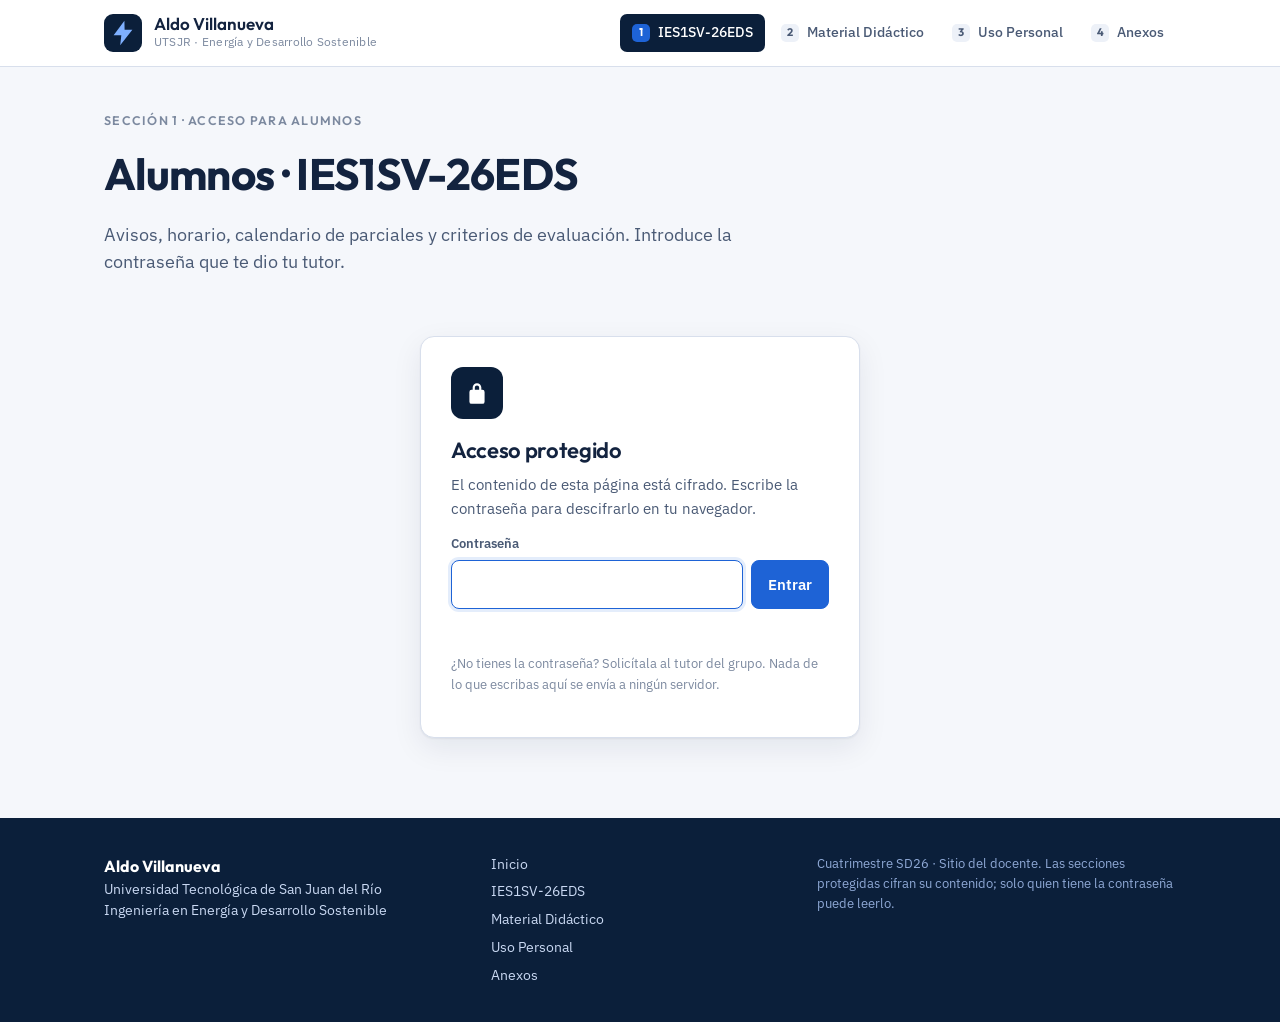
==== alumnos.html @ 54a0c350 "Add files via upload" ====
<!doctype html>
<html lang="es"><head><meta charset="utf-8"><meta name="viewport" content="width=device-width,initial-scale=1"><meta name="robots" content="noindex">
<title>Alumnos · IES1SV-26EDS · Aldo Villanueva</title><link rel="preconnect" href="https://fonts.googleapis.com"><link rel="stylesheet" href="https://fonts.googleapis.com/css2?family=Outfit:wght@400;500;600;700&family=IBM+Plex+Sans:ital,wght@0,400;0,500;0,600;1,400&family=IBM+Plex+Mono:wght@400;500&display=swap"><link rel="stylesheet" href="estilo.css"></head>
<body class=""><header class="nav"><div class="wrap nav-in">
 <a class="logo" href="index.html"><span class="logo-mark"><svg viewBox="0 0 32 32" width="30" height="30" aria-hidden="true"><path d="M17.5 3 6 18.5h8.2L13 29l13-16.5h-8.3z" fill="currentColor"/></svg></span><span><b>Aldo Villanueva</b><small>UTSJR · Energía y Desarrollo Sostenible</small></span></a>
 <nav class="menu" aria-label="Secciones">
  <a href="ies1sv.html" class="on"><i>1</i>IES1SV-26EDS</a>
  <a href="material.html" ><i>2</i>Material Didáctico</a>
  <a href="personal.html" ><i>3</i>Uso Personal</a>
  <a href="anexos.html" ><i>4</i>Anexos</a>
 </nav></div></header>
<main><section class="ph wrap"><p class="eyebrow">Sección 1 · Acceso para alumnos</p><h1>Alumnos · IES1SV-26EDS</h1><p class="lead">Avisos, horario, calendario de parciales y criterios de evaluación. Introduce la contraseña que te dio tu tutor.</p></section>
<section class="wrap">
 <div class="gate" id="gate">
  <div class="lockico"><svg viewBox="0 0 24 24" width="26" height="26"><path fill="currentColor" d="M17 9h-1V7a4 4 0 0 0-8 0v2H7a2 2 0 0 0-2 2v9a2 2 0 0 0 2 2h10a2 2 0 0 0 2-2v-9a2 2 0 0 0-2-2m-7-2a2 2 0 0 1 4 0v2h-4Z"/></svg></div>
  <h2>Acceso protegido</h2>
  <p>El contenido de esta página está cifrado. Escribe la contraseña para descifrarlo en tu navegador.</p>
  <form id="gate-form" autocomplete="off">
   <label for="pw">Contraseña</label>
   <div class="row"><input id="pw" type="password" required autocomplete="current-password" autofocus><button class="btn pri" type="submit" id="pw-btn">Entrar</button></div>
   <div class="err" id="err" role="alert"></div>
  </form>
  <p class="help">¿No tienes la contraseña? Solicítala al tutor del grupo. Nada de lo que escribas aquí se envía a ningún servidor.</p>
 </div>
 <div id="unlocked" hidden>
  <div class="unlocked-bar"><span>Sesión abierta en <b>Alumnos · IES1SV-26EDS</b> · el contenido se descifró en este navegador.</span><button class="btn" type="button" id="logout">Cerrar sesión</button></div>
  <div class="content" id="content"></div>
 </div>
</section>
<script type="application/json" id="payload">{"salt":"pdqVgqEB0ijCrBjlYAZm+Q==","iv":"8gVv5FZ1xsHnEdWK","data":"cSmC8HJeZW9BwdYDH/nl1yNxCyz69RbmC4WgOFyyXkYosscQiWyZA0z24mI4qzxTUBZwpxsckgAULMHpIPZfuF7EP6WTSYnVdlJL3/+KGhccQFc3qj5CloDsySqxUzFlePcZymdIf3w9qw/ALOhqJ2JZSrVODDwiK6aH2SG5J29uX/rMzrtm1UhZKmKVZArcWYGrrWkP4Y1GYuVSgoBNUJ13B7rmIM10Whd3JGvt4sFFXXVE7Xbu9f2fUJ+JDKudJ3gozpq4SfMhSvbKaHpaJxKMNPiyQK/MDWyLXjhQj1aXaNYiHmU81nmRCAFPgd5IhwRIy/[base64]/2anI0ZypYZ015CoZNJCEWMLCXkvAaAzew6NIREBLSbhNChHSotwGZb1PqQbLI3LDwdOUnP3kyt2YefScFs6/FGMsPRoGFKHLwiylZusxiqeIMG65rU+tq0MAFilyFdicTjJdFEMvXZWyYdGLUVvbROWjvBS4Ew30PmqzZ8OkT2GnLvebiAPKzqKlFL6vHQ3KeF7w39mFNwFk4dtuPLrVlH/mlgIeCHheitCbvpjPcfV9tQhDh1PDIpLrjNVfkhf6k9Tk7OKVd9+iDlx9xZEdPmlrJgvUaBgrZVNB0QGknaWlP72cwVZL7WYHKW0CKrbl42KaJZRjlCad5y2d2xEZLNj4ufmt16LqtsPoSKp4Ygyv/1dnxz3UARe+k7LaUZaz8Mb8CfnFoUlAGthrIL1rw9h2EVaZk1gT1wqMUq4FM/Zzp3IfHXyRDdqsTeQMf3aMg8MXd+V+GDCbyRvMyHCUn9h34NFulOGvsOuHZQT6antXmjRWq3QCb3jCvM446ZYxjeOq1Bu0gZw0W9fmmb5nol4UKSINFywOH6XNxHydGqM2gglZ2H82HLRkOuOES69VN4bROFR8ONmCFAvCGk/iijnr+qWaWMmvo1rrZC2WKCs93cQyDCC2I2h/ob2/KOCJ+UPTW9L9QRiwXnsWhWe3SajeM/rnzrlAZlPEd1Bjd+8xSwYfDar4pOk7DLG0lmfHep8WXO0RHqzOdYKEmzMaKeRLBHPeKvIEqSGrlbOaXkXbj1WJDH8qcrH7HDD5QRKfBdPCIUy1TGE0XjjHhTINWY1cr++rsG/Tc4u58fAXUn8CbNcUPpJGpgfy+JEqwbAEZCNIPWE/ZJ+93mjy7cLVewn5hUqAMsd1JW5GajvOCWKml6fzujLIINCc50+dzgjxckv9//kB9XliwiSQLhkW2WyaxkgZKKyjzacUuRniT/HiMYe/L5OjQ0lVD7LaHSEt4m8qwBsMNUVnz6X02n09tAd+ix4iLRp/3hfuY+gnIwlk5qpY0OFcmjlut4nqiuTYSZjmWDl7TbCoH69eo4s6N2H82GFuM4Xyeyh3OVZ8drFTRHyXUc76P17o5eqsrxY1WsBZW8NLRh2MNLIXmxxJaY4OEwV1l/67ps9hd/pg6guCIZOsdzwMHcctVdw3TqOPaP2dkag9KOVBE2K4sOmjKbtOGzhf4oLGuzDgZKDLO2P+4+Qnfcbp+IBCDXV5AejhCPgI4pv8zR0AeLH9A6BPfnbp1w+u/4RPA/gahzDhMX7SJj0MEw6h7Cy39jnJAyHDY/Gvm+yNi+yjRdN7q64hN/[base64]/yd1RnD2C+ggn6oTSj0MkqLudePb/akKQPulO16ECfSD7qyPaqY0PV8BXKfCF/fQE731WydYDc4lN2Ad7nxb6MCpHZNpWQZ/MSABPwckaf+QsqurtIXDhn2LSdYpL7JUeYX4LnAYf0wZt70KHIBbn1ijl6EjvzldLuj45JRebSlpg5nXh4YzhM/pIOVIC6quGjt8sDB9iSPGuMEYG/atPSQ/4zEMM7QMmmAn+gP24ZPcnPR0RG8Fuo/4LSk8SkWbAIVc88bDq3VixBytFQtazNnWnCQocpZf6HPjx2omAK9LO+wm+lqp+PBd9Fq1EOMg3A9HRFWijkIBPkw7T3e4IaQmaT5sRoj5YME3bOePr4TTS7h1HSZEjmY888Phmj7AYftDKCB/RkyaMbzdOeQT6jPa6QHKuX7Vg4Farhyeb4/izgMkoVyXXOAZoHMc8I4pqaZ/Oh+iQ+A70BkJHhy6p0SS1V99fpdWJ/c2AvGxrRd+VOliC+L1tEUwNlkyJNLuS/cMBEH6wudhEXI18kRWJlumH/pWjolx1V5nZlTNLA6H+vszko5wdzzMBDwlFtDkWfN8fI+34luxEQJrhZKf4ZKMVygFkmnAIrbSfa8sIloDV15jUYzrhdUZyc421TlS6gr5NsV7jJkORvO4SN1njWqz+yl3c4BMx0+brw19nWgaBMGo/4xNgCk4WYmXgHE1Ts/tf2Tnp/vN9N3dYlJ42e4s3axPd47ZEl0w9F5eB2Y6fdoEAA+NpuUN0jDQm5hLb4DoLRNvNmycUPu6yc5794+/ltFhYO1JmxNHKhC0znT+OGIDstlMeWshaUeUnop0Atn7CbmzulLRIVFDYnimRgOKlhx4TNuKOO0JjZO1VzYeQOCTFDn3cRXg7vxbHgopQTV7ylumaBnWY3gSXnoLfevMwQJCnN06zCesxE56PjsZcVa86ntu06tbg/cSveHPT/hndfqZs/Itnsy63oIbqjWuAJf9N0U2xf6nfeOYxeT3IPyOhORCux00MSdLAD1Tug/pqdnujPgqfqFE1KmCAJkcliCWyDC+kHoPHp1GcLi+wZrrL/[base64]/W2YfKLL3cEWfjSkQD2/VpwFn+lJUuW6awZz3HDzsGVJv3EwJIhZ0uyo1MiRTMlwWhdA4PABYZkWnD3XorjUVXpuBK2j9XTm3axNqZW/itkIKaFMFMlx6+7gVeAfsLI719k9+HdA+5UxWqIhaaGDZKnhGKlNUNaKeAowcsp8p5PI/O+/DvwytviWQhomoY8AvWA4oZvc23kpZlfTfUfqH0/YwOhSjDEIKZfU19GUrhYvDJEPAUIkw0Tor+8Eg9C/Md59fcFLkxtQseJbCRiqF+biNrkigmf9Q/j09x8NoGfK59GSYqIs5MIRGRnRT1LVe/IFsKa/VdLQ6IZxbSGgBhFixnfYz5sV4nni32/2/GR4Aw86Zwz0/6UFb4rneMQISaIKLvaRU07zwdlz7avLNSJMv5pfhxneWCGWxrOzMekS7WgpLFrFJgUvPZOKSoqmwT/FAA7376b+lA/UMGP9lNKOAg9XzYWuoDJB02YocshbH11rKpPR1HnM5Ob35AAC/zrIDfmoK/tAdTMDQGp/7as84f9wxS1wY53V+fvbkhWiKSw0m2IYAHp4ijSuBJx3Yoh2mKVQjrTPaga7exFcPANEB+LF2CHlObf47kxTTKHwWbajBzTcN82IwX4sgT/p0I2UQZ7yoZU7eoLV+bRTC/h8LP02reAADWukooMaPijm6Ik9gB/UjTJ4jyqMsAowX7SvvE1Pef6jDhfgnlT6n1KqUsd4NEwgmfh9xE9uQ3ILPtOES9nIghgmc6+Pzb1YSFumOcHzkt1Zt6E6YheKNgVPP+FfMFkzdOUqfjM2U9kLF84AeGQqsp3rmuosnvb0j6CvU4lu+/FpbIpY3lRZhLqF9pGaPL4Rf0kRp2X9OscikVoJABTTyslymh74JKB4IxtAGCvJ8syPCyhDe85ihejs0XrBMzQTgLbDIThyLlbmsclrYzpFlkeFd6XDGb+QIOtgmnzeLorfv4eF7ewNs16Iu7+ti8FmQAJ8msK+FPTcwV2WhosYRi6RASJh8eX6IU/Cq0JB2szHxSsBe2OO6ybgXEkQ6lD0dnq0EVx6wpl3XV/vlTTj2KCXzBw4YI0rN5HccfeRdmBPdrmczEE6V5pecECMTW4Fp3P1SW76yAGYurQS3ofZoZkXVrn5zIDhCszlzEMCYweL/4iiCpEiP1fKYljv8iTMVHSGnC0CkaTxM9vNC9OGPrXXv7gkUpaKy0dR53FsFuaq9/VShgoscbG1BlLkQu31Npzt3WAw/3lGysRlsRKQBSYZ86T7ggZqO0aCROI/rfcJDRx3PBegerOitTdRlPTvw45o/gRhem9DiTXdASPXwTfXaYkI3nzArtTGgwDFG77ONvbzkxeBg7ciUVjvmk/qvoppmqMyjJsKTIOtCk75cV/b8Y38cmiI86ESTn/JbO6IOqds7Zdpgx6mihKprIiqHVq364h5211lxFbycKrCAhah+9rFIDRMe4qbRFjPsSxAox/B0awnZ0cjfayQ5LEKi1lDFXrbVWkdQF9LjYl5cQNeLYWv/dgv7gnQnRaiaaqUil9RE7f6MmEVTOexHaoHphpt9Og0AXkhQIDgPKyGdrVgFabbQRsSpfFZB0Btu7iljA/ziQ4Ed6xnGKDblBY46FYP80GbVy9aJ8SPrN/eKQPFVypRd0sJP/WwLMbdSzgzQVjjuGO26XaoglhZGwiw2N4vJpR+oKvT0igfPgVstFIS+GH1rbvZ0oWL/nJUlKcEUKX6kpzwJB74HYKXv+sAXqzshqC7T7oQ87Ub4kBYFoowEOUgXIk5F+PsxRRL+nusFViQNeCdax+vNQF6fE8SHQoWqWk8C0KroCOSgObfci6FafvU3XUZCVdm02eXoM4HrCjKN5aYtcPlC/t0Mc96Eir3QI7EshRfAMd7VxiCYp/oCheIH2WoMAqb0VB2DLZ1KDxbQRtLTNRy6Ws0kZJhzPWw9kj/KPBBQDo2r0zdiH3hLIpAp2XGCwG7gqOGQYCBKQ/UxSzCgPxrHI+xQSi/51mBr1fXVBSsLbVYBu1V1mo2wfF4+NzjyHVBsdqYVNgquLL5jMXHLNIaVQHXOCRA8o1JJGgdFACbD5cuCpAYjpcpVw4jxHEZgEiW5DUIeXppyZCzwcwVk84aVm8YYGgbQCsktPdbxOyOQRAYqQd9DqZ3Qshh4sT/lYiZx4G3Z5ocuh8CUqIze6474KfFDED6sj7aX8mw/RdhZPAuO/[base64]/9Et7am73dEBg8tozAXzAQpUzrihKG5XQXF1+SxoYY2v34nDO07IykspZB0JO8LqjvSGBL6a4DMcegoRqZxUdTYcBQ2p7MKKV9lQlCyKkj+0lqtiKVtPk8s+Z0PDA+E54m89x58RxDXn9t7C6rm0UhH2dMnmGc7EFNvahH1GPNz2PxlxZvLZczPsnXtqEHHW6n/oNBGRxBqwEbc0fG3af2HKuSFsoMY9TaPrWdjBCLiIyQRKgJTZGUDmC4JGa72cYe+1PsXAHVgtZ7g==","iter":250000}</script>
<script>
(function(){
 const SLUG="alumnos", KEY="acceso-"+SLUG;
 const payload=JSON.parse(document.getElementById('payload').textContent);
 const b64=s=>Uint8Array.from(atob(s),c=>c.charCodeAt(0));
 async function decrypt(pw){
  const enc=new TextEncoder();
  const base=await crypto.subtle.importKey('raw',enc.encode(pw.normalize('NFKC')),'PBKDF2',false,['deriveKey']);
  const key=await crypto.subtle.deriveKey({name:'PBKDF2',salt:b64(payload.salt),iterations:payload.iter,hash:'SHA-256'},base,{name:'AES-GCM',length:256},false,['decrypt']);
  const plain=await crypto.subtle.decrypt({name:'AES-GCM',iv:b64(payload.iv)},key,b64(payload.data));
  return new TextDecoder().decode(plain);
 }
 function show(html){
  const c=document.getElementById('content');c.innerHTML=html;
  // ejecutar scripts incluidos en el contenido (p. ej. notas rápidas)
  c.querySelectorAll('script').forEach(s=>{const n=document.createElement('script');n.textContent=s.textContent;s.replaceWith(n)});
  document.getElementById('gate').hidden=true;document.getElementById('unlocked').hidden=false;
 }
 async function tryPw(pw,silent){
  const btn=document.getElementById('pw-btn'),err=document.getElementById('err');
  btn.disabled=true;btn.textContent='Verificando…';err.textContent='';
  try{const html=await decrypt(pw);try{sessionStorage.setItem(KEY,pw)}catch(e){}show(html)}
  catch(e){if(!silent)err.textContent='Contraseña incorrecta. Revisa mayúsculas y minúsculas.';try{sessionStorage.removeItem(KEY)}catch(_){}}
  btn.disabled=false;btn.textContent='Entrar';
 }
 if(!window.crypto||!crypto.subtle){document.getElementById('err').textContent='Este navegador no permite descifrar la página. Abre el sitio con https:// o usa un navegador actualizado.'}
 document.getElementById('gate-form').addEventListener('submit',e=>{e.preventDefault();tryPw(document.getElementById('pw').value,false)});
 document.getElementById('logout').addEventListener('click',()=>{try{sessionStorage.removeItem(KEY)}catch(e){}location.reload()});
 let saved=null;try{saved=sessionStorage.getItem(KEY)}catch(e){}
 if(saved)tryPw(saved,true);
})();
</script>
</main>
<footer class="foot"><div class="wrap foot-in"><div><b>Aldo Villanueva</b><br>Universidad Tecnológica de San Juan del Río<br>Ingeniería en Energía y Desarrollo Sostenible</div><div class="foot-links"><a href="index.html">Inicio</a><a href="ies1sv.html">IES1SV-26EDS</a><a href="material.html">Material Didáctico</a><a href="personal.html">Uso Personal</a><a href="anexos.html">Anexos</a></div><div class="foot-note">Cuatrimestre SD26 · Sitio del docente. Las secciones protegidas cifran su contenido; solo quien tiene la contraseña puede leerlo.</div></div></footer></body></html>
---- estilo.css ----
:root{
  --navy:#0B1F3A; --navy-2:#122B4F; --blue:#1E63D6; --blue-ink:#164FAD; --blue-soft:#E4EDFB; --blue-line:#B9CFF3;
  --red:#D7263D; --red-soft:#FBE4E7;
  --ground:#F5F7FB; --surface:#FFFFFF; --surface-2:#EDF1F8; --ink:#13233F; --ink-2:#4A5A75; --ink-3:#7C899F; --line:#D8DFEC;
  --disp:"Outfit",system-ui,"Segoe UI",Arial,sans-serif; --body:"IBM Plex Sans","Segoe UI",system-ui,Arial,sans-serif; --mono:"IBM Plex Mono",ui-monospace,Consolas,monospace;
  --shadow:0 1px 2px rgba(11,31,58,.06),0 10px 30px rgba(11,31,58,.08);
}
*{box-sizing:border-box}
html{scroll-behavior:smooth}
body{margin:0;background:var(--ground);color:var(--ink);font-family:var(--body);font-size:16px;line-height:1.55}
h1,h2,h3{font-family:var(--disp);letter-spacing:-.015em;text-wrap:balance;margin:0}
h2{font-size:24px;font-weight:600;margin:36px 0 12px}
h3{font-size:18px;font-weight:600}
a{color:var(--blue-ink)}
p{margin:0 0 12px}
code{font-family:var(--mono);font-size:.9em;background:var(--surface-2);padding:1px 5px;border-radius:4px}
.wrap{max-width:1120px;margin:0 auto;padding:0 24px}
.sr{position:absolute;left:-9999px}
.eyebrow{font-family:var(--disp);font-size:12.5px;letter-spacing:.1em;text-transform:uppercase;color:var(--ink-3);font-weight:600;margin:0 0 10px}
.lead{font-size:18px;color:var(--ink-2);max-width:62ch}
.muted{color:var(--ink-3);font-size:14.5px}
.mono{font-family:var(--mono);font-size:13px}
.n{text-align:right;font-variant-numeric:tabular-nums}
:focus-visible{outline:2px solid var(--blue);outline-offset:2px}

/* Nav */
.nav{background:var(--surface);border-bottom:1px solid var(--line);position:sticky;top:0;z-index:20}
.nav-in{display:flex;align-items:center;justify-content:space-between;gap:20px;min-height:66px;flex-wrap:wrap;padding-top:8px;padding-bottom:8px}
.logo{display:flex;align-items:center;gap:12px;text-decoration:none;color:var(--ink)}
.logo-mark{width:38px;height:38px;border-radius:9px;background:var(--navy);color:#fff;display:grid;place-items:center}
.logo-mark svg path{fill:#7FB0FF}
.logo b{display:block;font-family:var(--disp);font-size:17px;font-weight:600;line-height:1.1}
.logo small{display:block;font-size:11.5px;color:var(--ink-3);letter-spacing:.02em}
.menu{display:flex;gap:4px;flex-wrap:wrap}
.menu a{display:inline-flex;align-items:center;gap:8px;text-decoration:none;color:var(--ink-2);font-weight:500;font-size:14px;padding:8px 12px;border-radius:7px}
.menu a i{font-style:normal;font-family:var(--disp);font-size:11px;font-weight:700;width:18px;height:18px;border-radius:5px;background:var(--surface-2);color:var(--ink-2);display:grid;place-items:center}
.menu a:hover{background:var(--blue-soft);color:var(--blue-ink)}
.menu a.on{background:var(--navy);color:#fff} .menu a.on i{background:var(--blue);color:#fff}

/* Hero (inicio) */
.hero{position:relative;background:linear-gradient(160deg,#0B1F3A 0%,#10305F 55%,#0E2A53 100%);color:#fff;overflow:hidden;isolation:isolate}
.hero canvas{position:absolute;inset:0;width:100%;height:100%;z-index:-1;opacity:.9}
.hero::after{content:"";position:absolute;inset:0;z-index:-1;background:radial-gradient(ellipse at 80% 20%,rgba(215,38,61,.22),transparent 45%),radial-gradient(ellipse at 15% 80%,rgba(30,99,214,.35),transparent 50%)}
.hero-in{padding:72px 24px 64px;max-width:1120px}
.hero .eyebrow{color:#9DBBF0}
.hero h1{font-size:clamp(40px,6vw,64px);font-weight:700;line-height:1.02;letter-spacing:-.03em}
.hero h1::after{content:"";display:block;width:64px;height:4px;background:var(--red);border-radius:2px;margin:18px 0 20px}
.hero .lead{color:#C9D8F2;max-width:58ch;font-size:19px}
.hero .lead b{color:#fff;font-weight:600}
.stats{display:flex;gap:36px;margin-top:34px;flex-wrap:wrap}
.stats div b{display:block;font-family:var(--disp);font-size:30px;font-weight:600;line-height:1;font-variant-numeric:tabular-nums}
.stats div span{font-size:13px;color:#9DBBF0;letter-spacing:.02em}

/* Tiles de secciones */
.links{display:grid;grid-template-columns:repeat(2,1fr);gap:14px;margin-top:-30px;position:relative;z-index:2}
.tile{position:relative;display:grid;grid-template-columns:auto 1fr auto;align-items:center;gap:18px;background:var(--surface);border:1px solid var(--line);border-radius:12px;padding:22px 22px 22px 18px;text-decoration:none;color:var(--ink);box-shadow:var(--shadow);transition:transform .18s,border-color .18s}
.tile:hover{transform:translateY(-2px);border-color:var(--blue-line)}
.tile .num{font-family:var(--disp);font-weight:700;font-size:22px;width:48px;height:48px;border-radius:10px;display:grid;place-items:center;background:var(--navy);color:#fff}
.tile.t3 .num{background:var(--red)}
.tile .tt b{display:block;font-family:var(--disp);font-size:20px;font-weight:600}
.tile .tt small{display:block;color:var(--ink-2);font-size:14px;margin-top:2px}
.tile .arrow{font-family:var(--disp);color:var(--blue);font-size:22px;transition:transform .18s}
.tile:hover .arrow{transform:translateX(4px)}
.tile .lock{position:absolute;top:10px;right:12px;color:var(--ink-3)}

/* Pilares */
.pillars{display:grid;grid-template-columns:repeat(3,1fr);gap:28px;padding:56px 24px 72px}
.pillar svg{width:34px;height:34px;color:var(--blue);margin-bottom:10px}
.pillar h3{margin-bottom:6px}
.pillar p{color:var(--ink-2);font-size:15px;margin:0}

/* Encabezado de sección */
.ph{padding-top:44px;padding-bottom:8px}
.ph h1{font-size:clamp(32px,4.5vw,44px);font-weight:700;margin-bottom:12px}

/* Accesos IES1SV */
.access{display:grid;grid-template-columns:repeat(3,1fr);gap:14px;margin-top:16px}
.acc{position:relative;background:var(--surface);border:1px solid var(--line);border-radius:12px;padding:22px;text-decoration:none;color:var(--ink);display:flex;flex-direction:column;gap:6px;box-shadow:var(--shadow);transition:border-color .18s,transform .18s}
.acc:hover{border-color:var(--blue-line);transform:translateY(-2px)}
.acc-ico{width:46px;height:46px;border-radius:10px;background:var(--blue-soft);color:var(--blue-ink);display:grid;place-items:center;margin-bottom:6px}
.acc.admin .acc-ico{background:var(--red-soft);color:var(--red)}
.acc b{font-family:var(--disp);font-size:19px;font-weight:600}
.acc small{color:var(--ink-2);font-size:14px}
.pill{align-self:flex-start;margin-top:8px;font-family:var(--disp);font-size:11.5px;font-weight:600;letter-spacing:.04em;text-transform:uppercase;padding:3px 9px;border-radius:999px;background:var(--surface-2);color:var(--ink-2)}

/* Tablas */
.tw{overflow-x:auto;background:var(--surface);border:1px solid var(--line);border-radius:10px}
.tbl{border-collapse:collapse;width:100%;font-size:14.5px}
.tbl th{text-align:left;font-family:var(--disp);font-size:12px;letter-spacing:.06em;text-transform:uppercase;color:var(--ink-3);font-weight:600;padding:10px 14px;border-bottom:1px solid var(--line);white-space:nowrap}
.tbl td{padding:10px 14px;border-bottom:1px solid var(--line);vertical-align:top}
.tbl tr:last-child td{border-bottom:0}
.sched-wrap{overflow-x:auto;background:var(--surface);border:1px solid var(--line);border-radius:10px}
.sched{border-collapse:separate;border-spacing:0;width:100%;min-width:760px;font-size:13px}
.sched th{font-family:var(--disp);font-size:12px;letter-spacing:.05em;text-transform:uppercase;color:var(--ink-3);font-weight:600;padding:10px 8px;border-bottom:1px solid var(--line);text-align:center;white-space:nowrap}
.sched tbody th{text-align:right;font-family:var(--mono);text-transform:none;letter-spacing:0;font-size:12px;border-bottom:0;padding-right:12px;vertical-align:middle}
.sched td{padding:4px;height:52px;vertical-align:top}
.sched td:not(.free){background:var(--blue-soft);border-left:3px solid var(--blue);border-radius:6px;padding:7px 9px}
.sched td b{display:block;font-weight:600;color:var(--ink);line-height:1.2}
.sched td span{display:block;color:var(--ink-2);font-size:11.5px;margin-top:2px}

/* Recursos */
.grid3{display:grid;grid-template-columns:repeat(3,1fr);gap:14px;margin-top:18px}
.rc{background:var(--surface);border:1px solid var(--line);border-radius:12px;padding:20px}
.rc.alt{border-style:dashed}
.rc h3{margin-bottom:4px}
.res{list-style:none;padding:0;margin:10px 0 0;display:flex;flex-direction:column;gap:6px}
.res li a{display:flex;align-items:center;gap:8px;text-decoration:none;color:var(--blue-ink);font-weight:500;font-size:14.5px;padding:7px 10px;border-radius:7px;background:var(--surface-2)}
.res li a::before{content:"";width:6px;height:6px;border-radius:50%;background:var(--blue);flex:none}
.res li a:hover{background:var(--blue-soft)}
.res li a.todo{color:var(--ink-3);font-weight:400;background:transparent;border:1px dashed var(--line);cursor:default}
.res li a.todo::before{background:var(--line)}
.note{background:var(--surface);border:1px solid var(--line);border-left:4px solid var(--blue);border-radius:10px;padding:14px 18px;margin:28px auto;font-size:14.5px;color:var(--ink-2)}
.aviso{background:var(--surface);border:1px solid var(--line);border-left:4px solid var(--red);border-radius:10px;padding:14px 18px;margin-bottom:12px}
.aviso .fecha{font-family:var(--disp);font-size:12px;letter-spacing:.06em;text-transform:uppercase;color:var(--red);font-weight:600}
.aviso p{margin:6px 0 0}
.cta-row{display:flex;gap:10px;flex-wrap:wrap;margin:8px 0 10px}
.btn{display:inline-flex;align-items:center;gap:8px;border:1px solid var(--line);background:var(--surface);color:var(--ink);text-decoration:none;font-weight:600;font-size:14.5px;padding:10px 16px;border-radius:8px;cursor:pointer;font-family:var(--body)}
.btn:hover{border-color:var(--blue);color:var(--blue-ink)}
.btn.pri{background:var(--blue);border-color:var(--blue);color:#fff} .btn.pri:hover{background:var(--blue-ink);border-color:var(--blue-ink);color:#fff}
.notas{width:100%;min-height:180px;border:1px solid var(--line);border-radius:10px;padding:14px;font:inherit;background:var(--surface);resize:vertical}

/* Login */
.gate{max-width:440px;margin:40px auto 80px;background:var(--surface);border:1px solid var(--line);border-radius:14px;padding:30px;box-shadow:var(--shadow)}
.gate .lockico{width:52px;height:52px;border-radius:12px;background:var(--navy);color:#fff;display:grid;place-items:center;margin-bottom:14px}
.gate h2{margin:0 0 6px;font-size:22px}
.gate p{color:var(--ink-2);font-size:15px}
.gate label{display:block;font-size:13px;font-weight:600;color:var(--ink-2);margin:14px 0 6px}
.gate .row{display:flex;gap:8px}
.gate input{flex:1;border:1px solid var(--line);border-radius:8px;padding:11px 12px;font:inherit;font-size:16px;background:var(--surface)}
.gate input:focus{border-color:var(--blue);outline:0;box-shadow:0 0 0 3px var(--blue-soft)}
.gate .err{color:var(--red);font-size:14px;margin-top:10px;min-height:1.4em}
.gate .help{font-size:13px;color:var(--ink-3);margin-top:16px}
.unlocked-bar{display:flex;justify-content:space-between;align-items:center;gap:12px;background:var(--surface);border:1px solid var(--line);border-radius:10px;padding:10px 14px;margin:20px auto 0;font-size:14px;color:var(--ink-2)}
.unlocked-bar b{color:var(--ink)}
.content{padding-bottom:70px}

/* Footer */
.foot{background:var(--navy);color:#C9D8F2;margin-top:40px}
.foot-in{display:grid;grid-template-columns:1.2fr 1fr 1.2fr;gap:28px;padding:36px 24px;font-size:14px}
.foot b{color:#fff;font-family:var(--disp);font-size:16px}
.foot-links{display:flex;flex-direction:column;gap:6px}
.foot-links a{color:#C9D8F2;text-decoration:none} .foot-links a:hover{color:#fff}
.foot-note{color:#8FA9D6;font-size:13px}

@media (max-width:900px){
  .links,.access,.grid3,.pillars,.foot-in{grid-template-columns:1fr}
  .pillars{padding:40px 24px 48px;gap:22px}
  .hero-in{padding:52px 24px 48px}
  .menu a span{display:none}
}
@media (max-width:600px){.menu a{padding:7px 9px;font-size:13px}}
@media (prefers-reduced-motion:reduce){.tile,.acc,.tile .arrow{transition:none}}
@media print{.nav,.foot,.gate,.unlocked-bar{display:none}}
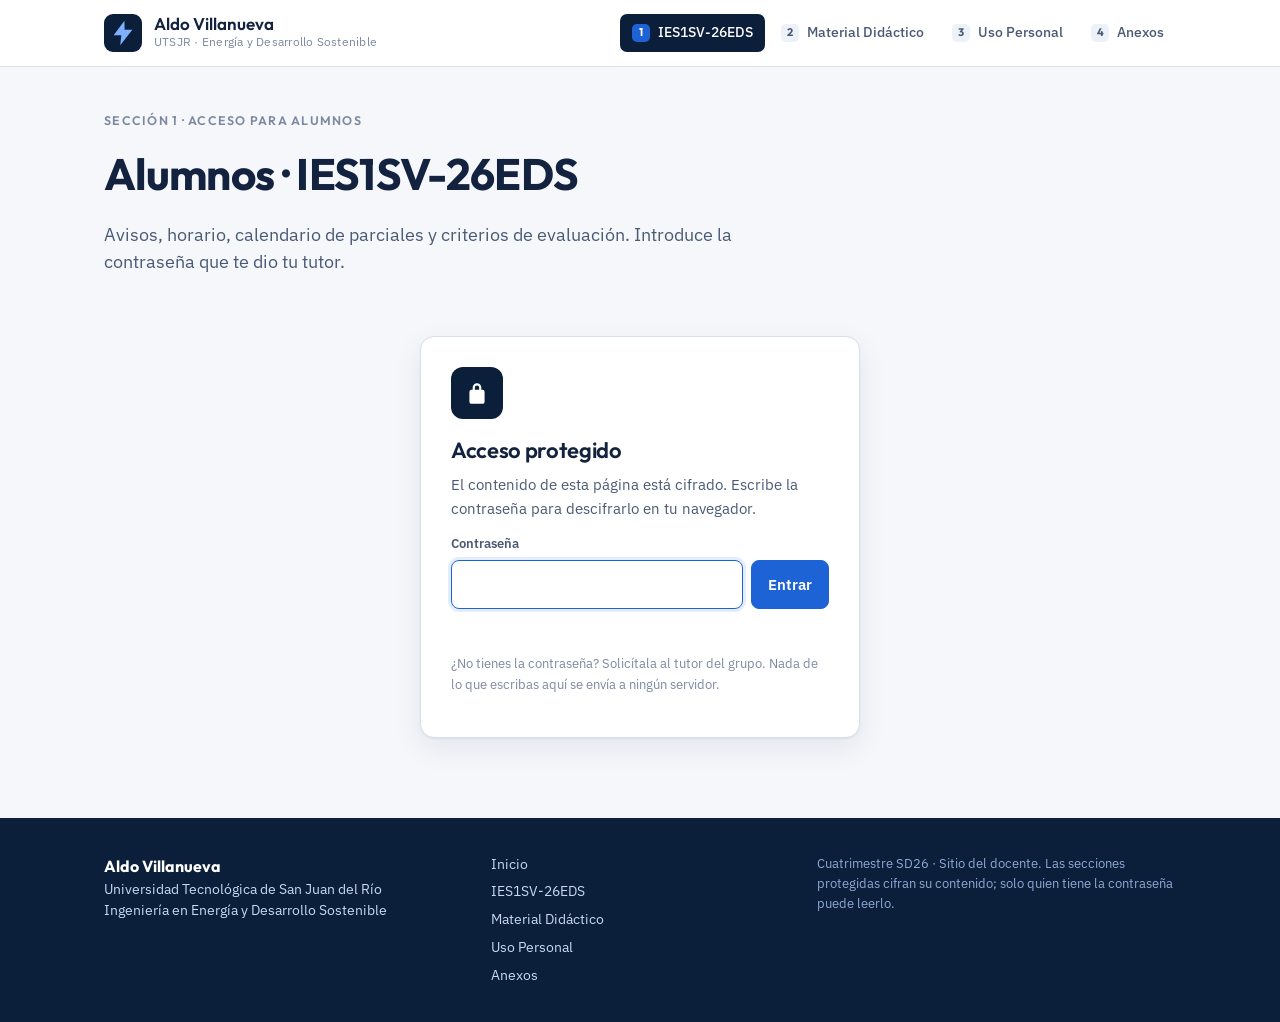
==== commit bbaff870: "Add files via upload" ====
--- a/alumnos.html
+++ b/alumnos.html
@@ -27,7 +27,7 @@
   <div class="content" id="content"></div>
  </div>
 </section>
-<script type="application/json" id="payload">{"salt":"pdqVgqEB0ijCrBjlYAZm+Q==","iv":"8gVv5FZ1xsHnEdWK","data":"cSmC8HJeZW9BwdYDH/nl1yNxCyz69RbmC4WgOFyyXkYosscQiWyZA0z24mI4qzxTUBZwpxsckgAULMHpIPZfuF7EP6WTSYnVdlJL3/+KGhccQFc3qj5CloDsySqxUzFlePcZymdIf3w9qw/ALOhqJ2JZSrVODDwiK6aH2SG5J29uX/rMzrtm1UhZKmKVZArcWYGrrWkP4Y1GYuVSgoBNUJ13B7rmIM10Whd3JGvt4sFFXXVE7Xbu9f2fUJ+JDKudJ3gozpq4SfMhSvbKaHpaJxKMNPiyQK/MDWyLXjhQj1aXaNYiHmU81nmRCAFPgd5IhwRIy/[base64]/2anI0ZypYZ015CoZNJCEWMLCXkvAaAzew6NIREBLSbhNChHSotwGZb1PqQbLI3LDwdOUnP3kyt2YefScFs6/FGMsPRoGFKHLwiylZusxiqeIMG65rU+tq0MAFilyFdicTjJdFEMvXZWyYdGLUVvbROWjvBS4Ew30PmqzZ8OkT2GnLvebiAPKzqKlFL6vHQ3KeF7w39mFNwFk4dtuPLrVlH/mlgIeCHheitCbvpjPcfV9tQhDh1PDIpLrjNVfkhf6k9Tk7OKVd9+iDlx9xZEdPmlrJgvUaBgrZVNB0QGknaWlP72cwVZL7WYHKW0CKrbl42KaJZRjlCad5y2d2xEZLNj4ufmt16LqtsPoSKp4Ygyv/1dnxz3UARe+k7LaUZaz8Mb8CfnFoUlAGthrIL1rw9h2EVaZk1gT1wqMUq4FM/Zzp3IfHXyRDdqsTeQMf3aMg8MXd+V+GDCbyRvMyHCUn9h34NFulOGvsOuHZQT6antXmjRWq3QCb3jCvM446ZYxjeOq1Bu0gZw0W9fmmb5nol4UKSINFywOH6XNxHydGqM2gglZ2H82HLRkOuOES69VN4bROFR8ONmCFAvCGk/iijnr+qWaWMmvo1rrZC2WKCs93cQyDCC2I2h/ob2/KOCJ+UPTW9L9QRiwXnsWhWe3SajeM/rnzrlAZlPEd1Bjd+8xSwYfDar4pOk7DLG0lmfHep8WXO0RHqzOdYKEmzMaKeRLBHPeKvIEqSGrlbOaXkXbj1WJDH8qcrH7HDD5QRKfBdPCIUy1TGE0XjjHhTINWY1cr++rsG/Tc4u58fAXUn8CbNcUPpJGpgfy+JEqwbAEZCNIPWE/ZJ+93mjy7cLVewn5hUqAMsd1JW5GajvOCWKml6fzujLIINCc50+dzgjxckv9//kB9XliwiSQLhkW2WyaxkgZKKyjzacUuRniT/HiMYe/L5OjQ0lVD7LaHSEt4m8qwBsMNUVnz6X02n09tAd+ix4iLRp/3hfuY+gnIwlk5qpY0OFcmjlut4nqiuTYSZjmWDl7TbCoH69eo4s6N2H82GFuM4Xyeyh3OVZ8drFTRHyXUc76P17o5eqsrxY1WsBZW8NLRh2MNLIXmxxJaY4OEwV1l/67ps9hd/pg6guCIZOsdzwMHcctVdw3TqOPaP2dkag9KOVBE2K4sOmjKbtOGzhf4oLGuzDgZKDLO2P+4+Qnfcbp+IBCDXV5AejhCPgI4pv8zR0AeLH9A6BPfnbp1w+u/4RPA/gahzDhMX7SJj0MEw6h7Cy39jnJAyHDY/Gvm+yNi+yjRdN7q64hN/[base64]/yd1RnD2C+ggn6oTSj0MkqLudePb/akKQPulO16ECfSD7qyPaqY0PV8BXKfCF/fQE731WydYDc4lN2Ad7nxb6MCpHZNpWQZ/MSABPwckaf+QsqurtIXDhn2LSdYpL7JUeYX4LnAYf0wZt70KHIBbn1ijl6EjvzldLuj45JRebSlpg5nXh4YzhM/pIOVIC6quGjt8sDB9iSPGuMEYG/atPSQ/4zEMM7QMmmAn+gP24ZPcnPR0RG8Fuo/4LSk8SkWbAIVc88bDq3VixBytFQtazNnWnCQocpZf6HPjx2omAK9LO+wm+lqp+PBd9Fq1EOMg3A9HRFWijkIBPkw7T3e4IaQmaT5sRoj5YME3bOePr4TTS7h1HSZEjmY888Phmj7AYftDKCB/RkyaMbzdOeQT6jPa6QHKuX7Vg4Farhyeb4/izgMkoVyXXOAZoHMc8I4pqaZ/Oh+iQ+A70BkJHhy6p0SS1V99fpdWJ/c2AvGxrRd+VOliC+L1tEUwNlkyJNLuS/cMBEH6wudhEXI18kRWJlumH/pWjolx1V5nZlTNLA6H+vszko5wdzzMBDwlFtDkWfN8fI+34luxEQJrhZKf4ZKMVygFkmnAIrbSfa8sIloDV15jUYzrhdUZyc421TlS6gr5NsV7jJkORvO4SN1njWqz+yl3c4BMx0+brw19nWgaBMGo/4xNgCk4WYmXgHE1Ts/tf2Tnp/vN9N3dYlJ42e4s3axPd47ZEl0w9F5eB2Y6fdoEAA+NpuUN0jDQm5hLb4DoLRNvNmycUPu6yc5794+/ltFhYO1JmxNHKhC0znT+OGIDstlMeWshaUeUnop0Atn7CbmzulLRIVFDYnimRgOKlhx4TNuKOO0JjZO1VzYeQOCTFDn3cRXg7vxbHgopQTV7ylumaBnWY3gSXnoLfevMwQJCnN06zCesxE56PjsZcVa86ntu06tbg/cSveHPT/hndfqZs/Itnsy63oIbqjWuAJf9N0U2xf6nfeOYxeT3IPyOhORCux00MSdLAD1Tug/pqdnujPgqfqFE1KmCAJkcliCWyDC+kHoPHp1GcLi+wZrrL/[base64]/W2YfKLL3cEWfjSkQD2/VpwFn+lJUuW6awZz3HDzsGVJv3EwJIhZ0uyo1MiRTMlwWhdA4PABYZkWnD3XorjUVXpuBK2j9XTm3axNqZW/itkIKaFMFMlx6+7gVeAfsLI719k9+HdA+5UxWqIhaaGDZKnhGKlNUNaKeAowcsp8p5PI/O+/DvwytviWQhomoY8AvWA4oZvc23kpZlfTfUfqH0/YwOhSjDEIKZfU19GUrhYvDJEPAUIkw0Tor+8Eg9C/Md59fcFLkxtQseJbCRiqF+biNrkigmf9Q/j09x8NoGfK59GSYqIs5MIRGRnRT1LVe/IFsKa/VdLQ6IZxbSGgBhFixnfYz5sV4nni32/2/GR4Aw86Zwz0/6UFb4rneMQISaIKLvaRU07zwdlz7avLNSJMv5pfhxneWCGWxrOzMekS7WgpLFrFJgUvPZOKSoqmwT/FAA7376b+lA/UMGP9lNKOAg9XzYWuoDJB02YocshbH11rKpPR1HnM5Ob35AAC/zrIDfmoK/tAdTMDQGp/7as84f9wxS1wY53V+fvbkhWiKSw0m2IYAHp4ijSuBJx3Yoh2mKVQjrTPaga7exFcPANEB+LF2CHlObf47kxTTKHwWbajBzTcN82IwX4sgT/p0I2UQZ7yoZU7eoLV+bRTC/h8LP02reAADWukooMaPijm6Ik9gB/UjTJ4jyqMsAowX7SvvE1Pef6jDhfgnlT6n1KqUsd4NEwgmfh9xE9uQ3ILPtOES9nIghgmc6+Pzb1YSFumOcHzkt1Zt6E6YheKNgVPP+FfMFkzdOUqfjM2U9kLF84AeGQqsp3rmuosnvb0j6CvU4lu+/FpbIpY3lRZhLqF9pGaPL4Rf0kRp2X9OscikVoJABTTyslymh74JKB4IxtAGCvJ8syPCyhDe85ihejs0XrBMzQTgLbDIThyLlbmsclrYzpFlkeFd6XDGb+QIOtgmnzeLorfv4eF7ewNs16Iu7+ti8FmQAJ8msK+FPTcwV2WhosYRi6RASJh8eX6IU/Cq0JB2szHxSsBe2OO6ybgXEkQ6lD0dnq0EVx6wpl3XV/vlTTj2KCXzBw4YI0rN5HccfeRdmBPdrmczEE6V5pecECMTW4Fp3P1SW76yAGYurQS3ofZoZkXVrn5zIDhCszlzEMCYweL/4iiCpEiP1fKYljv8iTMVHSGnC0CkaTxM9vNC9OGPrXXv7gkUpaKy0dR53FsFuaq9/VShgoscbG1BlLkQu31Npzt3WAw/3lGysRlsRKQBSYZ86T7ggZqO0aCROI/rfcJDRx3PBegerOitTdRlPTvw45o/gRhem9DiTXdASPXwTfXaYkI3nzArtTGgwDFG77ONvbzkxeBg7ciUVjvmk/qvoppmqMyjJsKTIOtCk75cV/b8Y38cmiI86ESTn/JbO6IOqds7Zdpgx6mihKprIiqHVq364h5211lxFbycKrCAhah+9rFIDRMe4qbRFjPsSxAox/B0awnZ0cjfayQ5LEKi1lDFXrbVWkdQF9LjYl5cQNeLYWv/dgv7gnQnRaiaaqUil9RE7f6MmEVTOexHaoHphpt9Og0AXkhQIDgPKyGdrVgFabbQRsSpfFZB0Btu7iljA/ziQ4Ed6xnGKDblBY46FYP80GbVy9aJ8SPrN/eKQPFVypRd0sJP/WwLMbdSzgzQVjjuGO26XaoglhZGwiw2N4vJpR+oKvT0igfPgVstFIS+GH1rbvZ0oWL/nJUlKcEUKX6kpzwJB74HYKXv+sAXqzshqC7T7oQ87Ub4kBYFoowEOUgXIk5F+PsxRRL+nusFViQNeCdax+vNQF6fE8SHQoWqWk8C0KroCOSgObfci6FafvU3XUZCVdm02eXoM4HrCjKN5aYtcPlC/t0Mc96Eir3QI7EshRfAMd7VxiCYp/oCheIH2WoMAqb0VB2DLZ1KDxbQRtLTNRy6Ws0kZJhzPWw9kj/KPBBQDo2r0zdiH3hLIpAp2XGCwG7gqOGQYCBKQ/UxSzCgPxrHI+xQSi/51mBr1fXVBSsLbVYBu1V1mo2wfF4+NzjyHVBsdqYVNgquLL5jMXHLNIaVQHXOCRA8o1JJGgdFACbD5cuCpAYjpcpVw4jxHEZgEiW5DUIeXppyZCzwcwVk84aVm8YYGgbQCsktPdbxOyOQRAYqQd9DqZ3Qshh4sT/lYiZx4G3Z5ocuh8CUqIze6474KfFDED6sj7aX8mw/RdhZPAuO/[base64]/9Et7am73dEBg8tozAXzAQpUzrihKG5XQXF1+SxoYY2v34nDO07IykspZB0JO8LqjvSGBL6a4DMcegoRqZxUdTYcBQ2p7MKKV9lQlCyKkj+0lqtiKVtPk8s+Z0PDA+E54m89x58RxDXn9t7C6rm0UhH2dMnmGc7EFNvahH1GPNz2PxlxZvLZczPsnXtqEHHW6n/oNBGRxBqwEbc0fG3af2HKuSFsoMY9TaPrWdjBCLiIyQRKgJTZGUDmC4JGa72cYe+1PsXAHVgtZ7g==","iter":250000}</script>
+<script type="application/json" id="payload">{"salt":"4iBWXo5onEsa+PRTjX8r7w==","iv":"okNEDvzeZb7Ny9Bn","data":"2uVW8kWiV1RAAX7T5oysuaqYeyK0EPs1ujFW6EexEYQ7QnUoHy6PhgVzY8N5Tp8R1svYPPao2VwGEzbjwuAcDRdSOhitoAwKp2a5xIJpxLWdzU/Rsz0NbyL4n5iZyB9kq0COkqmAy+SrYi6OvdRUXk5tUuxY3YOWj3pxLZ5IInN5Qy9E7T2yBEv66Ty3vMT3A5Xq0X6lJUWCzSDQP0AcuoYFYF2vIyDiJuEOv3gcte/[base64]/H7crU3yUO6lL5hgDtJypJTDDRVqbormVgbpFW9QdldVAB4SRuwdvV+OOWKDmv/E7eLiV4/z7HuWiZMDjxe2NIrlqvIvU2wWKW7B2TFWIloH4RV9OQ+K5IEcaeV2mA1hqMvVriKVCKt4GDDeFiKAP0xRvxaZ/aYfQko09bwdPswse4ob0x60JCgmeaiRLelmRv7+kiovVds/qqi69vYxHQkwH8yj+AYwiiZ4mlpNxUcs2bybmRIhXZeF0i5QZW7prTtv056L7v8IOtB7XSyyf/pISlR6GEF3tPWkXh43EI8Z2IQGbNZJ5B5w4uXyFgnUDOGYsUrPEYXZZZYF6X+uL6fX3uhtVm5NmCO21VGLCIKKHa83c+wohFiydpBv3jDhT9MPfEGgT9azF/9Bkkeb9xGAnKTO5n8W/zsT5sdEL/sLQWLg91+uW2FRTOFYjwG7PKV4Go9l1vtsLl+65Tvm/0t3s7wkxe/Ncx7E5GbCszb9N2tPpJ9y4pfR4kXvyP8LJQGDXXKakfSXVgW4852Y4YSQn1MgWKZtcAJhJ3BEzJJnc+tmo7UL9LgXyQ9ilRU3LBZnqcLXLYymrrPc3RoKv1udlgAWTueYCH8n5lPlk0RzspIVAQPTUZYkMuCMH0vdFagSkQqDw5r6+pQFEMZA/IqpIdnwrUTXIimcWkn00B2hYfKwHYJ8WZUYbo5WySqPQnbySSOhXnR2OcI4FqYK56+mIvy56/CQeZgNQuVSs2I51lv/2/ahTuJPr51US5eAzS/a68WnErVFjTAyJKHY/YxIzGDEGOBb/d9bn5D0vDPn5v8mdS1/ngWhQTb4FOxHQ7DCZMKKv/[base64]/Av5oqSpCCEWmNO2EjQYQtkTTzfKR11h4OiA0ibjscYhrk0wjZZlfU4PqXbKIh6TTGrK2cGm4/Y2dFbyrPpYh1zLMXWxnlMTlVolHhv1wjPiR4fnNXRP2ndPY2Yy7+PAbjf+kvnScFhXv5wohzxliYXQaJ7HeVMt/q6zGOtCkHYaZl7vczKHksQFxSLpHpJG6EoBa17d4s3Gw+4yCpUxu0KU4JrwXg+LbLTm4YIyH15+cpy7zl5YVJeZUipI5pCi0ovuSDY7nQNl6COd9/WsGrR9oaBsqLgddo8Qgo3Eci/e6O+uE2taWyly9dkNbLVUlnSHjZiUyq1IDANt41C/7nNKq7EVHr9r/w2pJgK3nzRw4nVMRG9hsaeCbuvsdNYQNuX+FHTlypGHwN2zpyDaguLVOCQleQL9VzVBgK9W0YsDec2nha+tCPspMwSma4rxlfRkrjX1fyl5BMfLl/GRh3wmXklaHF4tdxqu7hV9lyGGYYXkFBPGQZ+nBy5jAXxcHFol87WSoBbqp0rSgCliHS2iJUTBdvJO72SliBWselB/kfJ/BCPCFDr9n4LS3Wxm9OBu1TJFAT3B4eVFKj1vxfjlVDVK1zky5kqu3A2YQK7HsJK5aZJSjak2yzp1NdCDOI3MQfjkdi2MAgskXWf4b/iLMJbK3QsNi/8Al8msRA1yObgzlQy4+uAeh754FWDKhgnD95DnVA+NLUisRu5lTBRUANjvaYVI6xMsWjfkZkwjhULJrA0a7/EshOGU6GqfBFSPScx0AuDoLpkson6zL5AupF4ZwQf9/ZhAgqaeNXuFob6icvKjLbJB4Fz2CoCGpQFE4Xdi6ASzeL8WqDSeFTSdFWoetoXYftxapTwjhW7iTyWpR/TzhWiXE6U2I8YLnCFDJ7bk+rKGioLOboc+e4zlNvLME2n6m1PFnMRqkIw8cPeUrsZNiDYWFQNG+63/ItRGhSPLZWZ4+/corH6ZPEVZpPhQ+lRvwgToZbGpC2QvTWE7edTQKuQW4L0ebgbTRphsCHWcJSnWrs4z+9DEX1Yuus8sHnIjUcBcrgTTnzNnNTM2xZzTH2A+C6VnfQv+g8SRxQaTrgVUQa/UDVt/CNs+XOjnOmaRMec6gcsLnZga94nnDvVCMnoWyNTSWI33ulv0Q1YFfCLXWbZwsbDKfmjDUHs1Zmsuxfw4w5W7C9d65dn7nYLAfH+tUqnwYl8R8ojlL3poyWel3sQvMkia4T1qcCxwWIFAsyFQqbbl9ZcAwgFKGDaf0t/sWXyrzGRcKmwPZIMu8z+w/cInfq8oJBRv2xBtzy5D659REyO0/4E+2wKsV9n6sLBZlwZJ+klPyqjCLxLSKQhuth++cYt+6ohB57NzbZ0e7YDDzxSLauS0rwMcTWxZ1okIEEpigA4Gd4Ko9UaZ+1b95KV0ivs5xNlxtOdreoUyLoRssvV52gDX6Vud6IRUmJtqfwKoUmhH7iYRwIyu++a4HABq0hXPKTTYubcngEQ6yd6GNRPULxZg/tCC6HCoNh12eNy/Ef8NpoKf3eO2as9yH8KzezC7bt5IElGAi66Y2E8RG2EdXodym0UWCBf8Rfml4VQCmZZj0t7KfqFOXgnW0yCyxJ21R/FxtOJmHcILJl615rwkzlkgLHdhdjlsTMEG/wKfmf+3o2I1nV+bPcKp/tffA/iwFknTvD+jGy5l4z/AyQT9nXlr+w65MFDnc9HldexxKBpgamzlXfih+QS7u4XNUIjbYHv/Noa6yhg77hAMxQ4nOvfuEM60Q8hVusygXnNqvLPw34/8PMo3nsqjZpht+0tvGuwekB5w/C3CmsW3HeLgFAEVjCnXoRubnBWKZCzJc1rV5WR4pq85gybQYQ5U6iq4S4FgrkqxWKisLVQXyXrL71WPKsQS1K/hG5QxuU5oDCZPF7if+ftn/nVHaUCEulZQ88B07BnmpR2yk9heQSEtXkhseLrZGnJqwk4u4zBkddh0NgWDU/xY0fDhTQ0OFs1KcBDfo36DJvVqo70xSlyeH7GxvA668beBmQOuu4znlBONHktIl/kGNhO5ux5Jtao7YuLi7kknfM7iSXYmlZtEqWLTwpwGwxdDm7ptdcW1Vdu4G8Z/7mmz5a6BjYKrzvuB1ypjLD+XHcYmw1qDy7RBZe2KZo9mwXLzkUzXXcNUm4Y9lqNZmSLhxwg6yEKo5PG+9O1+SgKA36yJm0RGnTYM1lIAmcbZ3iN/w2IEf4mVx75jPDRcMy8jdWpxeHhAtnZ4s0iJDmQ2ClHUvr1NgvAWTMt1eG/[base64]/DsiENEhldUU7ICGD3yIlO0PRq57agAekY1ydgPl5Cmoot8wp9LYs6k46coD9FoZK+XNqSIAEtLz7hjkrRy/aTN3HyqN+HNOYkbvTtVRFq/9qLj4eNg/550hPk/ji+Wv2hkiSIaljAc4iuqL4UaoFQcO6fFZj0o+djzp6pnWYd3zOYULkCA5B2QnsHmUSY3M6B1xWYxbJAORVrv5F1NvZzc+V2xRFaeZpBq50cfkqfmFgTZF8YAgdgD+ghooeB9KESwgyLkVy44j7pOZqqhF4PlLqKigUzCdRG/rMd/JXzGIEHN1X9+N6QR+qsvxFPVW7ebZW0IFbeBpusdQwnAfZycBr6qg0zC3Et459hQMwX1WPIRkT0aZMmswVQ+X6E3KbFX4LTTHin1a0yB90i1xdRKQR9zt3NZtrHJhqSGxGlXtGp5Zkq57aowwSg3f6EV/cILFzhq4L5zvqYhgoEMVzitrG7jXgvrXchb4B5mJEtClrFNa13ah5zBlURin1Ysu+7803wqQXSw48Ijo4Ov5N804YaF27hQv2Cj2Ol2+Sixnk1OAUlBpqA7S1f8GrjXyuzZs22n+3k3pJIPdeUKPcbYlx80IZXUjDZTZFoK0d/S1wvgAJyA+YIALBNXS2WZTZU+KalGMQEzDRFIE4xTPNMXmbcK/XznD7q/jf0mKmlWo/zar+DZW2St3cISvadlSIsDkNlKcxYsnLN80+dRLgreR6vr8ZcF6lOHx/QH9Azz0smojkh8S74BRbiclZw4zyrAPH/3ir8SPA5w9VGyJvR4tuZ6IdwilvMQWUkZ22SfNhfNqY8WUK9nkmKsmLii4ZJBCbea6TD0hiqQujfHdAQ7FsH4JupP4ugogFGxWsHFOXkWVTf3LUXXw7OWnV6aTeIRZuP7PBgc585pwHZBGznAQOuYccGv4CP8slyFzr4h4iAjMRhT2QeNRIFJrH6zso1No+TR/vkYeAcdy6gESj+/kd8l4E866R2G0gFcunY2e2vABy8zEsmBi1kO4OTNFpDUAwvwJ2z7QmHDGUlr0iQhZihx+4kwEI+tlQW8xikVohFOHfgwyJZrmWnBuGoAZ/BfPL1bcVd092ecCCNZkqmJr/x3n7c3U1xZEN2o+jI9cJDxTeEnwtVLlsjARctXcvYofvPDJcVTAi0e3IZcaxOKCKSsmZ71/VzsWFlh23lNbD9T9bsCS/3gOT9KEHsZaeQ3VSl0pjflXV9S4keCJqV6irpvjJCZe/IUZTiNaRXZpLvXdJW+OduaJ6vAt/KtjwGa+tG79W0HtU+sG32wygYOps0tG40aD/VISuJR4G5FP5v3XfRptoFnRLf2/4yxWomrKkich2EqWRH/hrcHsqROZwqWgQxTCZHJMg2980Wb6obXiu8bV9yniZxulGfljQ4Kiw1rpoR/cRdJ1gXmn4oJLK6/QUFVFepe4IHCX5tvXxrIpckRdsi5D4IZBfZ2/VXvoGJvwZP21t7IN8YaXFkZbcMx15iLUH4S9dL7YkvEH7TZBBYrLW6QcYsV6wDSMZbNN+kWvGtoH5R1yB3Oa/mt5zrOyRniZ4g4MJLBMwTyJaYIX9JnUySuo8xjQRpVa5Dr08JF8qnCzLoAySZiHd7BViZ1LfJAH6vwwR1zoBy1brkalar6bBCE3VVDrcTBYiS6jz/yqrnqRPvsZL/oHCMFZjfL0g6h592m+GeGGx6jjgvaViRqZRRXeB4orvwiuqB8tpH/8+4OWpyxLKaIhK4qakcnHgmP8LaJQJUKvn0yH4PK5dC7hWjGZcfaJ6YPmf/RN6Vnrxqpn0ca8HDEysE4bWzilcB9zdY6PEc8rF0DjXtwlGK1HvLLM7W9ZpArRDDDHcWgBg0M2nGneDX5EvcGsROXjQ3iFky55fa/SJ9D+S+8enNpFrWJYrCEGIwQz62IpYXokVdEHN77jD2oa0uyq0tTMI3bLQIQHdw2UKptB8sEYUvx0EKtIV8ociLTbGTqsr03Fxt+I/UEBqAXuE7/xQgZmtRYQjXa3rt4JBm8yzwDlr9SmEbxQckYYXBOHJDsXECjWvbdwXMXSXPw3NEQI++nlvpmefsGpj+/tFJsWtvgqFbThzMDzygyV/qempKaXpys3pds+1n3yGPzoKV3QUchuBgw1lEctubLEQVa7//Tw7hTVv6aNOsi/xJzRASV8eY6mNue22bsBpTkxfeZoKDPgk/y4DGekXt6GU2+H6jwAmKz0dVwV3xNK0R3iQNoebkgP/ZQBdT5CGvq1080kCmXbXVh/WQqtTkVsTKi1swBuR0qt1XBHEkYxwdDHJsPJUCODc5JeGTOkHMcSiNOXIwosnU1SNEMssRDT+FFtSlFt2kNm1isN98mBTTo+Il8lYW4aaiG00qCqA4qtOAvhSlvHPtgHLRmUveyAzHeXr486eylnYUTpHbjhQhXSPoaTJMnHM/kvyR7qXjYI2wvWNwom1zXhI9Yb4f3W0+v8NVOXZRUHy66LepE7enZHj7TTEdolm4vmHi9kXT2w0ZnXQ4ZAUDzp+/9LTiOrqph+YJwSf+OtyA8WctK3WACKV0N6laTN46ela4nvns1zExpecshIZ5xVPBTB/27QnnczYgkEzXgUsNxgXLQdv9RerXBS9QXEEiAwmzYWQYHa/XcH+j4uQOPy2mwEtjozl82eM3Wr0m6SdTEr7vVXL2U6oojCHFanh4BFsr2KHEDTPjYajmTR6dMiNEhgMI4X753F9hi6HkJSKxYiqhXXRw+hGQfKy23RHB09vnuXdMwOG0oF2JAqgpNvwD2qDouytagqtFfN4lULgmeYVqWgFd/5Oto3gumB1msieBRcreBY1ew1lMJal0gxoO2JlzXLMiK3TNJOi+ulsJAQ6jKT/oW5vzFRa3bMSza9mMkHNOua/CIyr0CLPPnCEPmZ/DjSyWAgJR2hrHj1W6tCQsDfAoaiaSfaBQiCUIoNMu2bslrdDK0vr7RXf/vRGuvcpWoKl6ZUVplE7PbPxK5ithVUZ2Qr1BK9dsW+iwTVS7zzSghGq1ZWbcaCn7Ay59+bPzPK+mMrXqBuCiC7pad9Tty5xa9hJbvvE4sVZaN0orBgCSNZr1hfwdR/5flabKrZyg7cWLK6FIt0063I/YGLoO626wqUJGAawepB2l3Vt1nSLDChHQwOzJJ1/C4wKoz/OiFg22BgyZzsT7VkwVYhQe8fe0LWnSCK3Y6hjSeYBkhNXMWzfcEEgaSZJZSzyZhN54q/N3Lfl4MURiSmwJ39JG9PjzzH931M/0Xs1MZxVTn2c1UQ0uFNkpLqmpxZBbzzv+Zym0VlC90IaegTkHLj+lteztRFt/CMyF4G17cHxxZCYXQUuMk0dK6UcySp1JF5tJvA/J1gpzobv7EsjWp+wqJH1K7QjQWXYlvt+GHfmhhOKbU7ewFsjIo2fqI/OMvtmrCFaSthaJmNJRdMK6hJcPJrdtPiKi2N2MWUUjQ8adK/G90nt3AtFP1zPKktnFp8XoNvp5Dt4O4W2xikT/[base64]/fhxhd1mJowiLObBl2iFgQIOmODZGicm81hAa+IN7jgqHOG1nQXWbcF5ekULFxXKcbXKWZYlpE71A6Fu/wbOvYGaKmv65CAKU3SqzQ/j0pOK29lVJNB2RWw0/xSmaaeQTulgXWvivZXebXOSBx2V042t5dLqH7Y5s+yaOUJyZL1YJv2Sbg+COxBjQkSdW7W/fMqP0TPzr6b/RhODM7U9S7FLX5aHzsYymGcDh9+Nt4cNd4WWnpGcjrr/wNgNdwZgXYkrGefM6la5kqY3mCrwpmclS8vUGmJiim1IRFt0sN+193xiOUN5u+dIXa05OZXKhz6aPcK3xXwq250h/pKwYLH9IimFqTIlRtRQUwNGX25p/DdDnT1Y079jwxXuXjUGCyzXvKesXez64OUKOcVHxJ4G8LqVhr+IRVVLESAomb7Z7s0liR5SGFnOZE1LrdabAEN0Xz/vrhBFBsJN6Bb8YBP1/tgrQNs0YjTSyYq+O2KqHLEQdDqTucowJJkKUI28V/JVmx/Ia8kI3idPi7H1rfLS3O35IuzNikkCRxcOer0vCivx1GImfa/1izHH3TiMd2/HQLw3QDdS+L0Iydrafb0TwStzDfI/[base64]/J3KIVOaJc+pOCBbtz5fP73RW0Q90vBrTGElR5wK2/9GgwhyQvfSCNTeLud+YsHnc/yu8T4RzUaSg4GtexMeObTdIsF84D7CSxDHdA9aRAW71yCFaIHj1Gz4lHuwQcKNyCkbJy1RxbZ9J7Youb54HPiyKzkPHtm45fkEYWRfBBtUyWyY06OODBhk9CU2eUmEVyezfnfFrSCrJVXHH+rRCqaz6V3Py3Jb3pVNH6JBFGdHZk+dTW0dmavwhEU/fU+N0U66d28gm2YcQ+Vd/ijfy1na3U609Xd0rs6ZHGLvghHmPbx09EJf/dpnZbQqB6rjQV7kYx2Xxuw1toBr4OaCcpYpJ8jiZYgQ2/EORkmFpvwHoUZxF9Z2olgR2vvVwpUmvGZbNwxp9WrQEBy0hBcoZlUFuzAw8WgusqwgIlj1MV5DLyYGr7qp1gnZwqzip/eWNuHeTUZGth4X/Pb10ATz5mpquq+KFeT/g3TuaJmXp7uiDkZfAq/JAtY0yrfGsjT3bcy25b5yX/O1VaX41pLxJtu19dV3LU1Bwo4ZX3TwjpcuTTGbINC6si83JLfxRsFXotnhnZf/0yxcfNdr+9RYeMP7s+8Ffm2HdS8oYA0/XbYZ9l9kN0jLtD85mt+XE90YBF1lbC115xSvrvWOiuJDOveB3iBcyLRTkTxrP0xu9HLRgVhCSOgamb2V9uBwUIodYao6xYFVNWNiVVVNl26HmuQDnG8ZxopRsM268TX2JSjGcONuzESAOrv90/[base64]/5D00FQ1XP+UVnYR1/Wsz0RKHVlDS8ukxEeNe6R2kyKMZzgY4rQLv6MhqXRuSD87G/PGsBy0GLGft2GYP/RUXy2hAirymmzmvOzbobky+PHRLYrcppee2nFDGYwDRtFJjbdqRtxF1WnxbRkfKznBDv05wz8P5UFcldF8NYfC15Lma+05Da9CXQ3rov0aWBD3hT9Jlls+ek0kmp3AhbnuyBlJho5u+MrpIZsxA4H8tLxu4zxu4x937RE28pYTncBR/K5sl8qZ9tZZuAS+7rNd1sLE4X3+NatOYxbLkazRTIB2OUeil5P8o+dnRIzGwjl8FNt1SMmNVSMsY2TUic508VbcDZzWV4pH+cPtRK+wh+sxUPwiCm2AaeIVmBq7aYxBPGLVUH9FDzDdSP5TcR9aEP1fgtatdKl9B6/SzZefQNXFw2gwFMjQ/2C9Wf0oYRBv1RWFLJy/L1SLMpA2f+tZ43eAIOLneGM+349HvrDM3TpPqKGSGxbJ5z+EH9+J2ZyacCyJ47od0bBH4nZPGt3seh425P73ECCQ/SsQEvVNOIPOiEqADp51pS2Ngse0/uMcNlEP3Kxc/GA0jZn13HM8/blT0if3BOh1RQVRPIMBggYZ/+77+BiPQai4V4XIDIieVa/aLUyVbrf2+erunw/6UIehZ2+9xpzg2TknvK3qePr5cON4cjYb8/bDXwCjpeVuur2WI1kB5K20m4xpdXvchBZCGtfv/AySpzLTTAC+OqGqyE5nFRZ0+2GsVM5l6RJNH/ADql/d1sd/KVJcyB/AbbBCrFwhzCFBIIFAh9sU9obm/F7dE6kex2X68LjLN1SGUcgseoMS8zAHtKwfFzbzEwTuyR/hocg3KtBpbLm2Qir2vshIFQDeOx8H/wJbAzX1QYozUjIwlbpYIoh2S9LP7US+jT5k03ZyggR1Sj0jqW/tREM4OdibxwdsDxckq5zm7jQz8wFDCgP3WwbmKIt9LXiLecXI9S/JhFTDFqrVYgwweDTwcziRk8B9g+xTPto8nnaOUqxNO+2Kqe6XLVMt0cwHlnZX7tp6aw/FwjEmsAFmU7XFiFLFhDYKW1+wSa9QxxjXcb+aZHNybdqE128/4/p+h4GmkM1/9LUwkGkrw9grdEs+8OaNu4g+Eaiw5FOn+8DU9MXKydRhQjFgHX8WXO5xUifxfi5lUTj0Dg6KZ911nwBoU/8uVWDgTZjzhK957w9J3GUSZcm240ReuqqWQSIK8o3i3TAe6I9ol0V+zehlSxAQfSPTRwNlYIOxT5bJMoPv7Jbh8VcO/305jJ8SDzSe8hpKldLql/8vf8HEaDen5fxCtZD/ig6XzbXxKb0ALo7NAMrPuQAkhPIEJT4bZNyCFMZ/lGyiiknmxO1R22fjF2gj8l3l1xIauDb4WAnyLsNQSrES8jV1ugZCPqZy3luarmM/[base64]/EOgok7QAI7LCFl+/c/4O5NXukrICWm5xWrBIqcOhaQOYXHs8eEIbaxy4iMRqmFC25t7py8nQG0AH1htRj1P0NBWZ5yJ0bHkFddT36xGDFmFa32qmYFAJPqBWdRedlrIVAfAcTDIthpaXt1lej7GybIR7db2KaLQHzhq8fvc1m5cm8uGOEGbS4srYOGhmf2/WTMa9YKjVW/0mXr4JA97IwIWT7s6aVdhZ0llOdTqtmGCmcDdktD/r4WJYgQy3tfOJ8m8dPGvv/jGWMEYo32hV54KKmeMF+DGGeNuZRca7UyrzatJ0gXlSGu+EdsMjouVCJlem7R/PB4AqWE4/Dzx2S+TTuGmVY/BGaCK3uWE0JUr6Sa9al3pmgJ4ignJZjVX5dsUDr7LfhDsDPTDuZp+o1cRALENxOq2gI6R0Ztuf0PPY=","iter":250000}</script>
 <script>
 (function(){
  const SLUG="alumnos", KEY="acceso-"+SLUG;
--- a/estilo.css
+++ b/estilo.css
@@ -151,3 +151,21 @@
 @media (max-width:600px){.menu a{padding:7px 9px;font-size:13px}}
 @media (prefers-reduced-motion:reduce){.tile,.acc,.tile .arrow{transition:none}}
 @media print{.nav,.foot,.gate,.unlocked-bar{display:none}}
+
+/* Horario en vivo */
+.now-banner{display:flex;align-items:center;gap:10px;background:var(--surface);border:1px solid var(--line);border-radius:10px;padding:10px 14px;margin-bottom:10px;font-size:14.5px;color:var(--ink-2)}
+.now-banner .now-dot{width:10px;height:10px;border-radius:50%;background:var(--ink-3);flex:none}
+.now-banner[data-state="on"]{border-color:var(--red);color:var(--ink)}
+.now-banner[data-state="on"] .now-dot{background:var(--red);box-shadow:0 0 0 4px var(--red-soft);animation:pulse 1.6s infinite}
+@keyframes pulse{0%,100%{box-shadow:0 0 0 3px var(--red-soft)}50%{box-shadow:0 0 0 7px var(--red-soft)}}
+.sched.live thead th.today{color:var(--red)}
+.sched td em.live{display:none;font-style:normal;font-family:var(--disp);font-size:10.5px;font-weight:700;letter-spacing:.06em;text-transform:uppercase;color:#fff;background:var(--red);padding:1px 6px;border-radius:999px;margin-top:5px}
+.sched td.now{background:var(--red-soft)!important;border-left-color:var(--red)!important;box-shadow:inset 0 0 0 1px var(--red)}
+.sched td.now em.live{display:inline-block}
+.sched tr.receso th{color:var(--ink-3)}
+.sched tr.receso td{height:auto;padding:6px 9px}
+.sched tr.receso td[data-h="receso"]{background:var(--surface-2);border-left:3px solid var(--ink-3);border-radius:6px;text-align:center}
+.sched tr.receso td[data-h="receso"] b{color:var(--ink-2)}
+.sched tr.receso td.sinreceso{text-align:center;color:var(--ink-3);font-size:11.5px;padding-top:12px}
+.sched-note{margin-top:10px}
+@media (prefers-reduced-motion:reduce){.now-banner[data-state="on"] .now-dot{animation:none}}
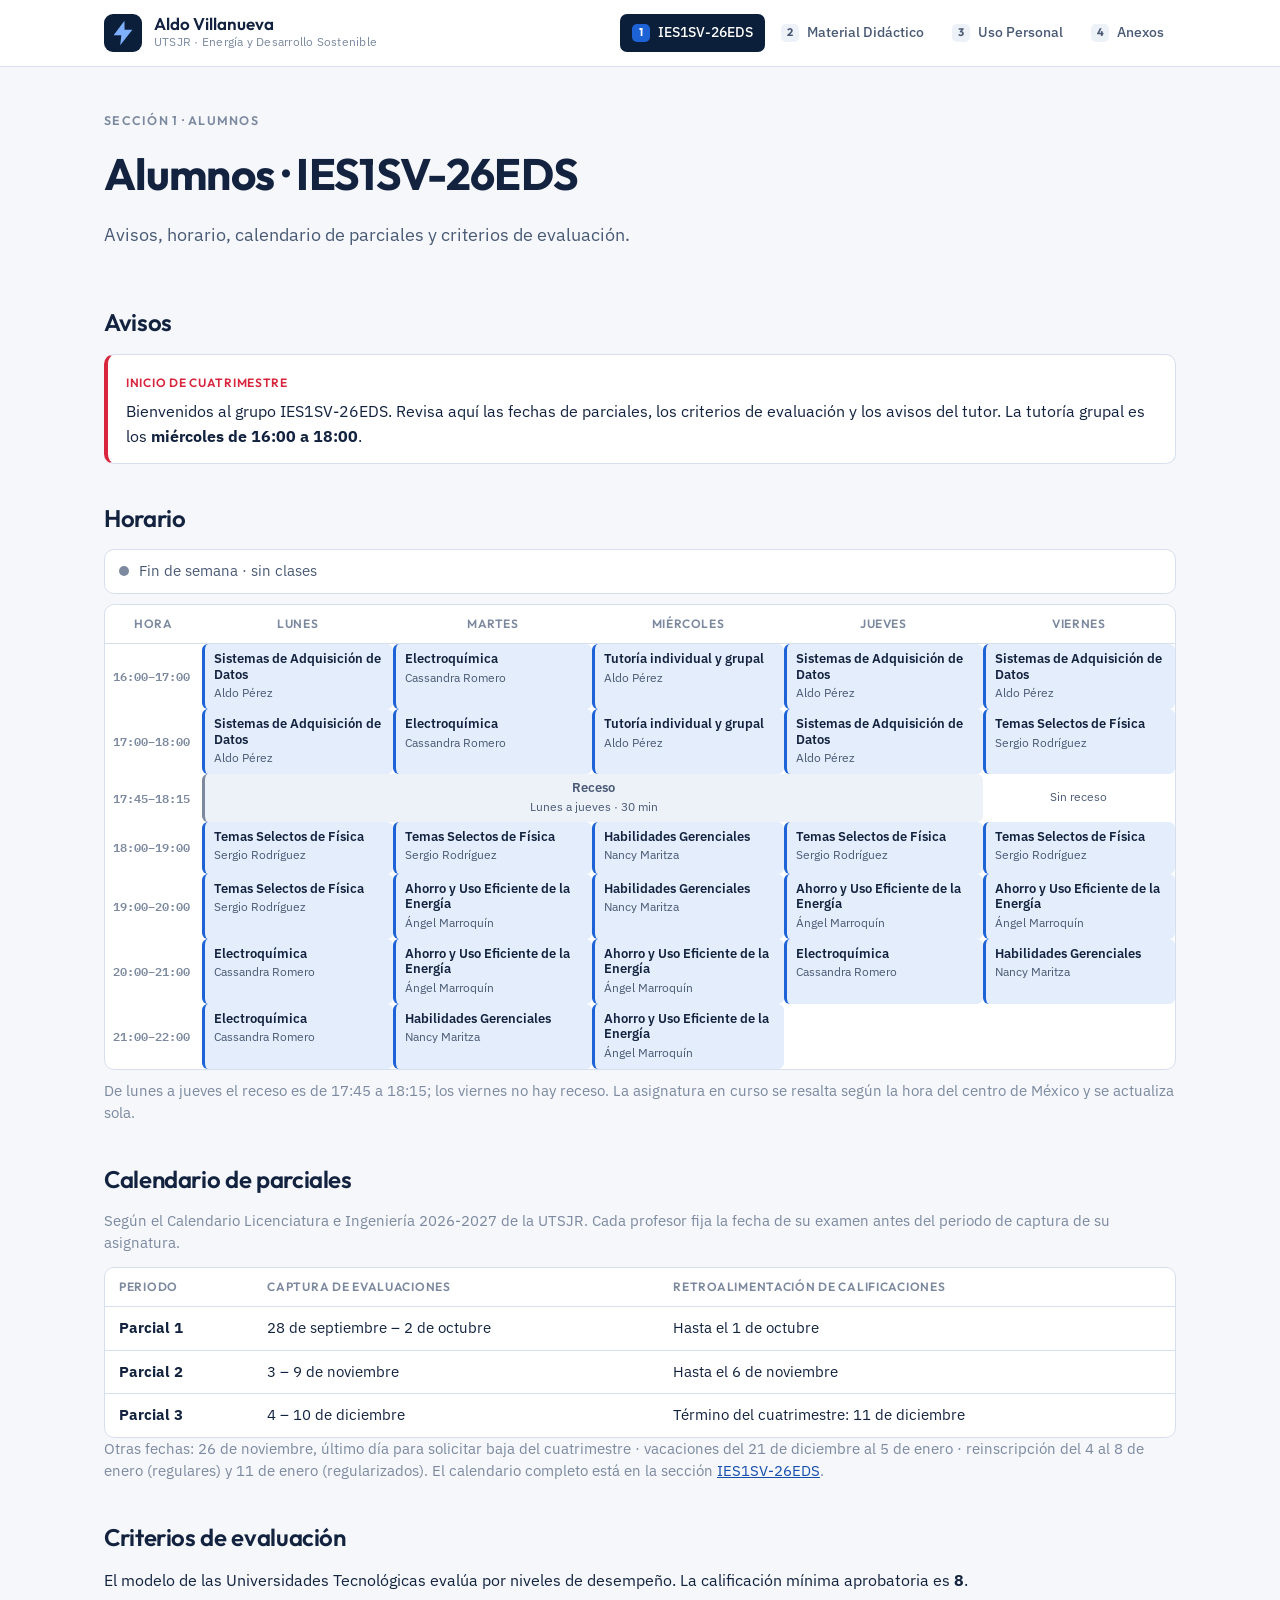
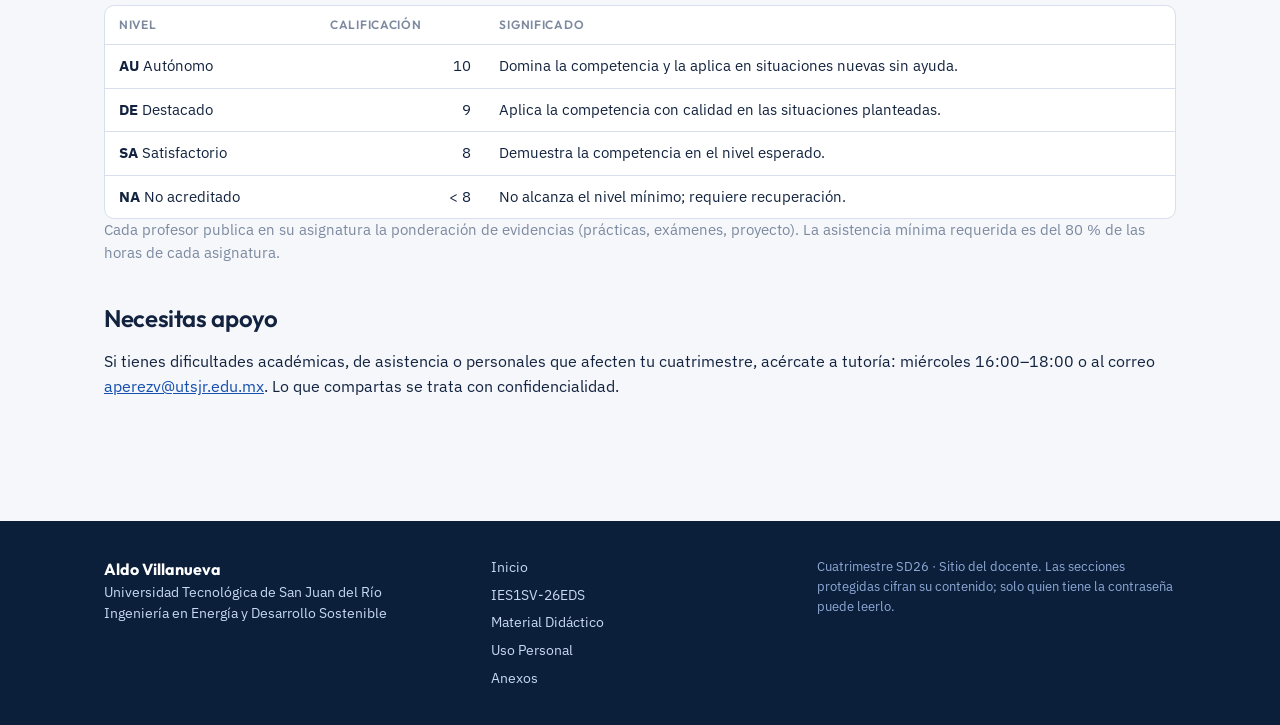
==== commit f0920661: "Add files via upload" ====
--- a/alumnos.html
+++ b/alumnos.html
@@ -1,6 +1,6 @@
 <!doctype html>
 <html lang="es"><head><meta charset="utf-8"><meta name="viewport" content="width=device-width,initial-scale=1"><meta name="robots" content="noindex">
-<title>Alumnos · IES1SV-26EDS · Aldo Villanueva</title><link rel="preconnect" href="https://fonts.googleapis.com"><link rel="stylesheet" href="https://fonts.googleapis.com/css2?family=Outfit:wght@400;500;600;700&family=IBM+Plex+Sans:ital,wght@0,400;0,500;0,600;1,400&family=IBM+Plex+Mono:wght@400;500&display=swap"><link rel="stylesheet" href="estilo.css"></head>
+<title>Alumnos · IES1SV-26EDS · Aldo Villanueva</title><link rel="preconnect" href="https://fonts.googleapis.com"><link rel="stylesheet" href="https://fonts.googleapis.com/css2?family=Outfit:wght@400;500;600;700&family=IBM+Plex+Sans:ital,wght@0,400;0,500;0,600;1,400&family=IBM+Plex+Mono:wght@400;500&display=swap"><link rel="stylesheet" href="estilo.css?v=5"></head>
 <body class=""><header class="nav"><div class="wrap nav-in">
  <a class="logo" href="index.html"><span class="logo-mark"><svg viewBox="0 0 32 32" width="30" height="30" aria-hidden="true"><path d="M17.5 3 6 18.5h8.2L13 29l13-16.5h-8.3z" fill="currentColor"/></svg></span><span><b>Aldo Villanueva</b><small>UTSJR · Energía y Desarrollo Sostenible</small></span></a>
  <nav class="menu" aria-label="Secciones">
@@ -9,56 +9,56 @@
   <a href="personal.html" ><i>3</i>Uso Personal</a>
   <a href="anexos.html" ><i>4</i>Anexos</a>
  </nav></div></header>
-<main><section class="ph wrap"><p class="eyebrow">Sección 1 · Acceso para alumnos</p><h1>Alumnos · IES1SV-26EDS</h1><p class="lead">Avisos, horario, calendario de parciales y criterios de evaluación. Introduce la contraseña que te dio tu tutor.</p></section>
-<section class="wrap">
- <div class="gate" id="gate">
-  <div class="lockico"><svg viewBox="0 0 24 24" width="26" height="26"><path fill="currentColor" d="M17 9h-1V7a4 4 0 0 0-8 0v2H7a2 2 0 0 0-2 2v9a2 2 0 0 0 2 2h10a2 2 0 0 0 2-2v-9a2 2 0 0 0-2-2m-7-2a2 2 0 0 1 4 0v2h-4Z"/></svg></div>
-  <h2>Acceso protegido</h2>
-  <p>El contenido de esta página está cifrado. Escribe la contraseña para descifrarlo en tu navegador.</p>
-  <form id="gate-form" autocomplete="off">
-   <label for="pw">Contraseña</label>
-   <div class="row"><input id="pw" type="password" required autocomplete="current-password" autofocus><button class="btn pri" type="submit" id="pw-btn">Entrar</button></div>
-   <div class="err" id="err" role="alert"></div>
-  </form>
-  <p class="help">¿No tienes la contraseña? Solicítala al tutor del grupo. Nada de lo que escribas aquí se envía a ningún servidor.</p>
- </div>
- <div id="unlocked" hidden>
-  <div class="unlocked-bar"><span>Sesión abierta en <b>Alumnos · IES1SV-26EDS</b> · el contenido se descifró en este navegador.</span><button class="btn" type="button" id="logout">Cerrar sesión</button></div>
-  <div class="content" id="content"></div>
- </div>
-</section>
-<script type="application/json" id="payload">{"salt":"4iBWXo5onEsa+PRTjX8r7w==","iv":"okNEDvzeZb7Ny9Bn","data":"2uVW8kWiV1RAAX7T5oysuaqYeyK0EPs1ujFW6EexEYQ7QnUoHy6PhgVzY8N5Tp8R1svYPPao2VwGEzbjwuAcDRdSOhitoAwKp2a5xIJpxLWdzU/Rsz0NbyL4n5iZyB9kq0COkqmAy+SrYi6OvdRUXk5tUuxY3YOWj3pxLZ5IInN5Qy9E7T2yBEv66Ty3vMT3A5Xq0X6lJUWCzSDQP0AcuoYFYF2vIyDiJuEOv3gcte/[base64]/H7crU3yUO6lL5hgDtJypJTDDRVqbormVgbpFW9QdldVAB4SRuwdvV+OOWKDmv/E7eLiV4/z7HuWiZMDjxe2NIrlqvIvU2wWKW7B2TFWIloH4RV9OQ+K5IEcaeV2mA1hqMvVriKVCKt4GDDeFiKAP0xRvxaZ/aYfQko09bwdPswse4ob0x60JCgmeaiRLelmRv7+kiovVds/qqi69vYxHQkwH8yj+AYwiiZ4mlpNxUcs2bybmRIhXZeF0i5QZW7prTtv056L7v8IOtB7XSyyf/pISlR6GEF3tPWkXh43EI8Z2IQGbNZJ5B5w4uXyFgnUDOGYsUrPEYXZZZYF6X+uL6fX3uhtVm5NmCO21VGLCIKKHa83c+wohFiydpBv3jDhT9MPfEGgT9azF/9Bkkeb9xGAnKTO5n8W/zsT5sdEL/sLQWLg91+uW2FRTOFYjwG7PKV4Go9l1vtsLl+65Tvm/0t3s7wkxe/Ncx7E5GbCszb9N2tPpJ9y4pfR4kXvyP8LJQGDXXKakfSXVgW4852Y4YSQn1MgWKZtcAJhJ3BEzJJnc+tmo7UL9LgXyQ9ilRU3LBZnqcLXLYymrrPc3RoKv1udlgAWTueYCH8n5lPlk0RzspIVAQPTUZYkMuCMH0vdFagSkQqDw5r6+pQFEMZA/IqpIdnwrUTXIimcWkn00B2hYfKwHYJ8WZUYbo5WySqPQnbySSOhXnR2OcI4FqYK56+mIvy56/CQeZgNQuVSs2I51lv/2/ahTuJPr51US5eAzS/a68WnErVFjTAyJKHY/YxIzGDEGOBb/d9bn5D0vDPn5v8mdS1/ngWhQTb4FOxHQ7DCZMKKv/[base64]/Av5oqSpCCEWmNO2EjQYQtkTTzfKR11h4OiA0ibjscYhrk0wjZZlfU4PqXbKIh6TTGrK2cGm4/Y2dFbyrPpYh1zLMXWxnlMTlVolHhv1wjPiR4fnNXRP2ndPY2Yy7+PAbjf+kvnScFhXv5wohzxliYXQaJ7HeVMt/q6zGOtCkHYaZl7vczKHksQFxSLpHpJG6EoBa17d4s3Gw+4yCpUxu0KU4JrwXg+LbLTm4YIyH15+cpy7zl5YVJeZUipI5pCi0ovuSDY7nQNl6COd9/WsGrR9oaBsqLgddo8Qgo3Eci/e6O+uE2taWyly9dkNbLVUlnSHjZiUyq1IDANt41C/7nNKq7EVHr9r/w2pJgK3nzRw4nVMRG9hsaeCbuvsdNYQNuX+FHTlypGHwN2zpyDaguLVOCQleQL9VzVBgK9W0YsDec2nha+tCPspMwSma4rxlfRkrjX1fyl5BMfLl/GRh3wmXklaHF4tdxqu7hV9lyGGYYXkFBPGQZ+nBy5jAXxcHFol87WSoBbqp0rSgCliHS2iJUTBdvJO72SliBWselB/kfJ/BCPCFDr9n4LS3Wxm9OBu1TJFAT3B4eVFKj1vxfjlVDVK1zky5kqu3A2YQK7HsJK5aZJSjak2yzp1NdCDOI3MQfjkdi2MAgskXWf4b/iLMJbK3QsNi/8Al8msRA1yObgzlQy4+uAeh754FWDKhgnD95DnVA+NLUisRu5lTBRUANjvaYVI6xMsWjfkZkwjhULJrA0a7/EshOGU6GqfBFSPScx0AuDoLpkson6zL5AupF4ZwQf9/ZhAgqaeNXuFob6icvKjLbJB4Fz2CoCGpQFE4Xdi6ASzeL8WqDSeFTSdFWoetoXYftxapTwjhW7iTyWpR/TzhWiXE6U2I8YLnCFDJ7bk+rKGioLOboc+e4zlNvLME2n6m1PFnMRqkIw8cPeUrsZNiDYWFQNG+63/ItRGhSPLZWZ4+/corH6ZPEVZpPhQ+lRvwgToZbGpC2QvTWE7edTQKuQW4L0ebgbTRphsCHWcJSnWrs4z+9DEX1Yuus8sHnIjUcBcrgTTnzNnNTM2xZzTH2A+C6VnfQv+g8SRxQaTrgVUQa/UDVt/CNs+XOjnOmaRMec6gcsLnZga94nnDvVCMnoWyNTSWI33ulv0Q1YFfCLXWbZwsbDKfmjDUHs1Zmsuxfw4w5W7C9d65dn7nYLAfH+tUqnwYl8R8ojlL3poyWel3sQvMkia4T1qcCxwWIFAsyFQqbbl9ZcAwgFKGDaf0t/sWXyrzGRcKmwPZIMu8z+w/cInfq8oJBRv2xBtzy5D659REyO0/4E+2wKsV9n6sLBZlwZJ+klPyqjCLxLSKQhuth++cYt+6ohB57NzbZ0e7YDDzxSLauS0rwMcTWxZ1okIEEpigA4Gd4Ko9UaZ+1b95KV0ivs5xNlxtOdreoUyLoRssvV52gDX6Vud6IRUmJtqfwKoUmhH7iYRwIyu++a4HABq0hXPKTTYubcngEQ6yd6GNRPULxZg/tCC6HCoNh12eNy/Ef8NpoKf3eO2as9yH8KzezC7bt5IElGAi66Y2E8RG2EdXodym0UWCBf8Rfml4VQCmZZj0t7KfqFOXgnW0yCyxJ21R/FxtOJmHcILJl615rwkzlkgLHdhdjlsTMEG/wKfmf+3o2I1nV+bPcKp/tffA/iwFknTvD+jGy5l4z/AyQT9nXlr+w65MFDnc9HldexxKBpgamzlXfih+QS7u4XNUIjbYHv/Noa6yhg77hAMxQ4nOvfuEM60Q8hVusygXnNqvLPw34/8PMo3nsqjZpht+0tvGuwekB5w/C3CmsW3HeLgFAEVjCnXoRubnBWKZCzJc1rV5WR4pq85gybQYQ5U6iq4S4FgrkqxWKisLVQXyXrL71WPKsQS1K/hG5QxuU5oDCZPF7if+ftn/nVHaUCEulZQ88B07BnmpR2yk9heQSEtXkhseLrZGnJqwk4u4zBkddh0NgWDU/xY0fDhTQ0OFs1KcBDfo36DJvVqo70xSlyeH7GxvA668beBmQOuu4znlBONHktIl/kGNhO5ux5Jtao7YuLi7kknfM7iSXYmlZtEqWLTwpwGwxdDm7ptdcW1Vdu4G8Z/7mmz5a6BjYKrzvuB1ypjLD+XHcYmw1qDy7RBZe2KZo9mwXLzkUzXXcNUm4Y9lqNZmSLhxwg6yEKo5PG+9O1+SgKA36yJm0RGnTYM1lIAmcbZ3iN/w2IEf4mVx75jPDRcMy8jdWpxeHhAtnZ4s0iJDmQ2ClHUvr1NgvAWTMt1eG/[base64]/DsiENEhldUU7ICGD3yIlO0PRq57agAekY1ydgPl5Cmoot8wp9LYs6k46coD9FoZK+XNqSIAEtLz7hjkrRy/aTN3HyqN+HNOYkbvTtVRFq/9qLj4eNg/550hPk/ji+Wv2hkiSIaljAc4iuqL4UaoFQcO6fFZj0o+djzp6pnWYd3zOYULkCA5B2QnsHmUSY3M6B1xWYxbJAORVrv5F1NvZzc+V2xRFaeZpBq50cfkqfmFgTZF8YAgdgD+ghooeB9KESwgyLkVy44j7pOZqqhF4PlLqKigUzCdRG/rMd/JXzGIEHN1X9+N6QR+qsvxFPVW7ebZW0IFbeBpusdQwnAfZycBr6qg0zC3Et459hQMwX1WPIRkT0aZMmswVQ+X6E3KbFX4LTTHin1a0yB90i1xdRKQR9zt3NZtrHJhqSGxGlXtGp5Zkq57aowwSg3f6EV/cILFzhq4L5zvqYhgoEMVzitrG7jXgvrXchb4B5mJEtClrFNa13ah5zBlURin1Ysu+7803wqQXSw48Ijo4Ov5N804YaF27hQv2Cj2Ol2+Sixnk1OAUlBpqA7S1f8GrjXyuzZs22n+3k3pJIPdeUKPcbYlx80IZXUjDZTZFoK0d/S1wvgAJyA+YIALBNXS2WZTZU+KalGMQEzDRFIE4xTPNMXmbcK/XznD7q/jf0mKmlWo/zar+DZW2St3cISvadlSIsDkNlKcxYsnLN80+dRLgreR6vr8ZcF6lOHx/QH9Azz0smojkh8S74BRbiclZw4zyrAPH/3ir8SPA5w9VGyJvR4tuZ6IdwilvMQWUkZ22SfNhfNqY8WUK9nkmKsmLii4ZJBCbea6TD0hiqQujfHdAQ7FsH4JupP4ugogFGxWsHFOXkWVTf3LUXXw7OWnV6aTeIRZuP7PBgc585pwHZBGznAQOuYccGv4CP8slyFzr4h4iAjMRhT2QeNRIFJrH6zso1No+TR/vkYeAcdy6gESj+/kd8l4E866R2G0gFcunY2e2vABy8zEsmBi1kO4OTNFpDUAwvwJ2z7QmHDGUlr0iQhZihx+4kwEI+tlQW8xikVohFOHfgwyJZrmWnBuGoAZ/BfPL1bcVd092ecCCNZkqmJr/x3n7c3U1xZEN2o+jI9cJDxTeEnwtVLlsjARctXcvYofvPDJcVTAi0e3IZcaxOKCKSsmZ71/VzsWFlh23lNbD9T9bsCS/3gOT9KEHsZaeQ3VSl0pjflXV9S4keCJqV6irpvjJCZe/IUZTiNaRXZpLvXdJW+OduaJ6vAt/KtjwGa+tG79W0HtU+sG32wygYOps0tG40aD/VISuJR4G5FP5v3XfRptoFnRLf2/4yxWomrKkich2EqWRH/hrcHsqROZwqWgQxTCZHJMg2980Wb6obXiu8bV9yniZxulGfljQ4Kiw1rpoR/cRdJ1gXmn4oJLK6/QUFVFepe4IHCX5tvXxrIpckRdsi5D4IZBfZ2/VXvoGJvwZP21t7IN8YaXFkZbcMx15iLUH4S9dL7YkvEH7TZBBYrLW6QcYsV6wDSMZbNN+kWvGtoH5R1yB3Oa/mt5zrOyRniZ4g4MJLBMwTyJaYIX9JnUySuo8xjQRpVa5Dr08JF8qnCzLoAySZiHd7BViZ1LfJAH6vwwR1zoBy1brkalar6bBCE3VVDrcTBYiS6jz/yqrnqRPvsZL/oHCMFZjfL0g6h592m+GeGGx6jjgvaViRqZRRXeB4orvwiuqB8tpH/8+4OWpyxLKaIhK4qakcnHgmP8LaJQJUKvn0yH4PK5dC7hWjGZcfaJ6YPmf/RN6Vnrxqpn0ca8HDEysE4bWzilcB9zdY6PEc8rF0DjXtwlGK1HvLLM7W9ZpArRDDDHcWgBg0M2nGneDX5EvcGsROXjQ3iFky55fa/SJ9D+S+8enNpFrWJYrCEGIwQz62IpYXokVdEHN77jD2oa0uyq0tTMI3bLQIQHdw2UKptB8sEYUvx0EKtIV8ociLTbGTqsr03Fxt+I/UEBqAXuE7/xQgZmtRYQjXa3rt4JBm8yzwDlr9SmEbxQckYYXBOHJDsXECjWvbdwXMXSXPw3NEQI++nlvpmefsGpj+/tFJsWtvgqFbThzMDzygyV/qempKaXpys3pds+1n3yGPzoKV3QUchuBgw1lEctubLEQVa7//Tw7hTVv6aNOsi/xJzRASV8eY6mNue22bsBpTkxfeZoKDPgk/y4DGekXt6GU2+H6jwAmKz0dVwV3xNK0R3iQNoebkgP/ZQBdT5CGvq1080kCmXbXVh/WQqtTkVsTKi1swBuR0qt1XBHEkYxwdDHJsPJUCODc5JeGTOkHMcSiNOXIwosnU1SNEMssRDT+FFtSlFt2kNm1isN98mBTTo+Il8lYW4aaiG00qCqA4qtOAvhSlvHPtgHLRmUveyAzHeXr486eylnYUTpHbjhQhXSPoaTJMnHM/kvyR7qXjYI2wvWNwom1zXhI9Yb4f3W0+v8NVOXZRUHy66LepE7enZHj7TTEdolm4vmHi9kXT2w0ZnXQ4ZAUDzp+/9LTiOrqph+YJwSf+OtyA8WctK3WACKV0N6laTN46ela4nvns1zExpecshIZ5xVPBTB/27QnnczYgkEzXgUsNxgXLQdv9RerXBS9QXEEiAwmzYWQYHa/XcH+j4uQOPy2mwEtjozl82eM3Wr0m6SdTEr7vVXL2U6oojCHFanh4BFsr2KHEDTPjYajmTR6dMiNEhgMI4X753F9hi6HkJSKxYiqhXXRw+hGQfKy23RHB09vnuXdMwOG0oF2JAqgpNvwD2qDouytagqtFfN4lULgmeYVqWgFd/5Oto3gumB1msieBRcreBY1ew1lMJal0gxoO2JlzXLMiK3TNJOi+ulsJAQ6jKT/oW5vzFRa3bMSza9mMkHNOua/CIyr0CLPPnCEPmZ/DjSyWAgJR2hrHj1W6tCQsDfAoaiaSfaBQiCUIoNMu2bslrdDK0vr7RXf/vRGuvcpWoKl6ZUVplE7PbPxK5ithVUZ2Qr1BK9dsW+iwTVS7zzSghGq1ZWbcaCn7Ay59+bPzPK+mMrXqBuCiC7pad9Tty5xa9hJbvvE4sVZaN0orBgCSNZr1hfwdR/5flabKrZyg7cWLK6FIt0063I/YGLoO626wqUJGAawepB2l3Vt1nSLDChHQwOzJJ1/C4wKoz/OiFg22BgyZzsT7VkwVYhQe8fe0LWnSCK3Y6hjSeYBkhNXMWzfcEEgaSZJZSzyZhN54q/N3Lfl4MURiSmwJ39JG9PjzzH931M/0Xs1MZxVTn2c1UQ0uFNkpLqmpxZBbzzv+Zym0VlC90IaegTkHLj+lteztRFt/CMyF4G17cHxxZCYXQUuMk0dK6UcySp1JF5tJvA/J1gpzobv7EsjWp+wqJH1K7QjQWXYlvt+GHfmhhOKbU7ewFsjIo2fqI/OMvtmrCFaSthaJmNJRdMK6hJcPJrdtPiKi2N2MWUUjQ8adK/G90nt3AtFP1zPKktnFp8XoNvp5Dt4O4W2xikT/[base64]/fhxhd1mJowiLObBl2iFgQIOmODZGicm81hAa+IN7jgqHOG1nQXWbcF5ekULFxXKcbXKWZYlpE71A6Fu/wbOvYGaKmv65CAKU3SqzQ/j0pOK29lVJNB2RWw0/xSmaaeQTulgXWvivZXebXOSBx2V042t5dLqH7Y5s+yaOUJyZL1YJv2Sbg+COxBjQkSdW7W/fMqP0TPzr6b/RhODM7U9S7FLX5aHzsYymGcDh9+Nt4cNd4WWnpGcjrr/wNgNdwZgXYkrGefM6la5kqY3mCrwpmclS8vUGmJiim1IRFt0sN+193xiOUN5u+dIXa05OZXKhz6aPcK3xXwq250h/pKwYLH9IimFqTIlRtRQUwNGX25p/DdDnT1Y079jwxXuXjUGCyzXvKesXez64OUKOcVHxJ4G8LqVhr+IRVVLESAomb7Z7s0liR5SGFnOZE1LrdabAEN0Xz/vrhBFBsJN6Bb8YBP1/tgrQNs0YjTSyYq+O2KqHLEQdDqTucowJJkKUI28V/JVmx/Ia8kI3idPi7H1rfLS3O35IuzNikkCRxcOer0vCivx1GImfa/1izHH3TiMd2/HQLw3QDdS+L0Iydrafb0TwStzDfI/[base64]/J3KIVOaJc+pOCBbtz5fP73RW0Q90vBrTGElR5wK2/9GgwhyQvfSCNTeLud+YsHnc/yu8T4RzUaSg4GtexMeObTdIsF84D7CSxDHdA9aRAW71yCFaIHj1Gz4lHuwQcKNyCkbJy1RxbZ9J7Youb54HPiyKzkPHtm45fkEYWRfBBtUyWyY06OODBhk9CU2eUmEVyezfnfFrSCrJVXHH+rRCqaz6V3Py3Jb3pVNH6JBFGdHZk+dTW0dmavwhEU/fU+N0U66d28gm2YcQ+Vd/ijfy1na3U609Xd0rs6ZHGLvghHmPbx09EJf/dpnZbQqB6rjQV7kYx2Xxuw1toBr4OaCcpYpJ8jiZYgQ2/EORkmFpvwHoUZxF9Z2olgR2vvVwpUmvGZbNwxp9WrQEBy0hBcoZlUFuzAw8WgusqwgIlj1MV5DLyYGr7qp1gnZwqzip/eWNuHeTUZGth4X/Pb10ATz5mpquq+KFeT/g3TuaJmXp7uiDkZfAq/JAtY0yrfGsjT3bcy25b5yX/O1VaX41pLxJtu19dV3LU1Bwo4ZX3TwjpcuTTGbINC6si83JLfxRsFXotnhnZf/0yxcfNdr+9RYeMP7s+8Ffm2HdS8oYA0/XbYZ9l9kN0jLtD85mt+XE90YBF1lbC115xSvrvWOiuJDOveB3iBcyLRTkTxrP0xu9HLRgVhCSOgamb2V9uBwUIodYao6xYFVNWNiVVVNl26HmuQDnG8ZxopRsM268TX2JSjGcONuzESAOrv90/[base64]/5D00FQ1XP+UVnYR1/Wsz0RKHVlDS8ukxEeNe6R2kyKMZzgY4rQLv6MhqXRuSD87G/PGsBy0GLGft2GYP/RUXy2hAirymmzmvOzbobky+PHRLYrcppee2nFDGYwDRtFJjbdqRtxF1WnxbRkfKznBDv05wz8P5UFcldF8NYfC15Lma+05Da9CXQ3rov0aWBD3hT9Jlls+ek0kmp3AhbnuyBlJho5u+MrpIZsxA4H8tLxu4zxu4x937RE28pYTncBR/K5sl8qZ9tZZuAS+7rNd1sLE4X3+NatOYxbLkazRTIB2OUeil5P8o+dnRIzGwjl8FNt1SMmNVSMsY2TUic508VbcDZzWV4pH+cPtRK+wh+sxUPwiCm2AaeIVmBq7aYxBPGLVUH9FDzDdSP5TcR9aEP1fgtatdKl9B6/SzZefQNXFw2gwFMjQ/2C9Wf0oYRBv1RWFLJy/L1SLMpA2f+tZ43eAIOLneGM+349HvrDM3TpPqKGSGxbJ5z+EH9+J2ZyacCyJ47od0bBH4nZPGt3seh425P73ECCQ/SsQEvVNOIPOiEqADp51pS2Ngse0/uMcNlEP3Kxc/GA0jZn13HM8/blT0if3BOh1RQVRPIMBggYZ/+77+BiPQai4V4XIDIieVa/aLUyVbrf2+erunw/6UIehZ2+9xpzg2TknvK3qePr5cON4cjYb8/bDXwCjpeVuur2WI1kB5K20m4xpdXvchBZCGtfv/AySpzLTTAC+OqGqyE5nFRZ0+2GsVM5l6RJNH/ADql/d1sd/KVJcyB/AbbBCrFwhzCFBIIFAh9sU9obm/F7dE6kex2X68LjLN1SGUcgseoMS8zAHtKwfFzbzEwTuyR/hocg3KtBpbLm2Qir2vshIFQDeOx8H/wJbAzX1QYozUjIwlbpYIoh2S9LP7US+jT5k03ZyggR1Sj0jqW/tREM4OdibxwdsDxckq5zm7jQz8wFDCgP3WwbmKIt9LXiLecXI9S/JhFTDFqrVYgwweDTwcziRk8B9g+xTPto8nnaOUqxNO+2Kqe6XLVMt0cwHlnZX7tp6aw/FwjEmsAFmU7XFiFLFhDYKW1+wSa9QxxjXcb+aZHNybdqE128/4/p+h4GmkM1/9LUwkGkrw9grdEs+8OaNu4g+Eaiw5FOn+8DU9MXKydRhQjFgHX8WXO5xUifxfi5lUTj0Dg6KZ911nwBoU/8uVWDgTZjzhK957w9J3GUSZcm240ReuqqWQSIK8o3i3TAe6I9ol0V+zehlSxAQfSPTRwNlYIOxT5bJMoPv7Jbh8VcO/305jJ8SDzSe8hpKldLql/8vf8HEaDen5fxCtZD/ig6XzbXxKb0ALo7NAMrPuQAkhPIEJT4bZNyCFMZ/lGyiiknmxO1R22fjF2gj8l3l1xIauDb4WAnyLsNQSrES8jV1ugZCPqZy3luarmM/[base64]/EOgok7QAI7LCFl+/c/4O5NXukrICWm5xWrBIqcOhaQOYXHs8eEIbaxy4iMRqmFC25t7py8nQG0AH1htRj1P0NBWZ5yJ0bHkFddT36xGDFmFa32qmYFAJPqBWdRedlrIVAfAcTDIthpaXt1lej7GybIR7db2KaLQHzhq8fvc1m5cm8uGOEGbS4srYOGhmf2/WTMa9YKjVW/0mXr4JA97IwIWT7s6aVdhZ0llOdTqtmGCmcDdktD/r4WJYgQy3tfOJ8m8dPGvv/jGWMEYo32hV54KKmeMF+DGGeNuZRca7UyrzatJ0gXlSGu+EdsMjouVCJlem7R/PB4AqWE4/Dzx2S+TTuGmVY/BGaCK3uWE0JUr6Sa9al3pmgJ4ignJZjVX5dsUDr7LfhDsDPTDuZp+o1cRALENxOq2gI6R0Ztuf0PPY=","iter":250000}</script>
-<script>
-(function(){
- const SLUG="alumnos", KEY="acceso-"+SLUG;
- const payload=JSON.parse(document.getElementById('payload').textContent);
- const b64=s=>Uint8Array.from(atob(s),c=>c.charCodeAt(0));
- async function decrypt(pw){
-  const enc=new TextEncoder();
-  const base=await crypto.subtle.importKey('raw',enc.encode(pw.normalize('NFKC')),'PBKDF2',false,['deriveKey']);
-  const key=await crypto.subtle.deriveKey({name:'PBKDF2',salt:b64(payload.salt),iterations:payload.iter,hash:'SHA-256'},base,{name:'AES-GCM',length:256},false,['decrypt']);
-  const plain=await crypto.subtle.decrypt({name:'AES-GCM',iv:b64(payload.iv)},key,b64(payload.data));
-  return new TextDecoder().decode(plain);
- }
- function show(html){
-  const c=document.getElementById('content');c.innerHTML=html;
-  // ejecutar scripts incluidos en el contenido (p. ej. notas rápidas)
-  c.querySelectorAll('script').forEach(s=>{const n=document.createElement('script');n.textContent=s.textContent;s.replaceWith(n)});
-  document.getElementById('gate').hidden=true;document.getElementById('unlocked').hidden=false;
- }
- async function tryPw(pw,silent){
-  const btn=document.getElementById('pw-btn'),err=document.getElementById('err');
-  btn.disabled=true;btn.textContent='Verificando…';err.textContent='';
-  try{const html=await decrypt(pw);try{sessionStorage.setItem(KEY,pw)}catch(e){}show(html)}
-  catch(e){if(!silent)err.textContent='Contraseña incorrecta. Revisa mayúsculas y minúsculas.';try{sessionStorage.removeItem(KEY)}catch(_){}}
-  btn.disabled=false;btn.textContent='Entrar';
- }
- if(!window.crypto||!crypto.subtle){document.getElementById('err').textContent='Este navegador no permite descifrar la página. Abre el sitio con https:// o usa un navegador actualizado.'}
- document.getElementById('gate-form').addEventListener('submit',e=>{e.preventDefault();tryPw(document.getElementById('pw').value,false)});
- document.getElementById('logout').addEventListener('click',()=>{try{sessionStorage.removeItem(KEY)}catch(e){}location.reload()});
- let saved=null;try{saved=sessionStorage.getItem(KEY)}catch(e){}
- if(saved)tryPw(saved,true);
-})();
-</script>
-</main>
+<main><section class="ph wrap"><p class="eyebrow">Sección 1 · Alumnos</p><h1>Alumnos · IES1SV-26EDS</h1><p class="lead">Avisos, horario, calendario de parciales y criterios de evaluación.</p></section><section class="wrap content">
+<h2>Avisos</h2>
+<div class="aviso"><span class="fecha">Inicio de cuatrimestre</span><p>Bienvenidos al grupo IES1SV-26EDS. Revisa aquí las fechas de parciales, los criterios de evaluación y los avisos del tutor. La tutoría grupal es los <b>miércoles de 16:00 a 18:00</b>.</p></div>
+<h2>Horario</h2><div class="now-banner" id="hor-al-now"><span class="now-dot"></span><span class="now-txt">Consultando la hora…</span></div>
+<div class="sched-wrap"><table class="sched live" id="hor-al"><thead><tr><th>Hora</th><th data-d="Lu">Lunes</th><th data-d="Ma">Martes</th><th data-d="Mi">Miércoles</th><th data-d="Ju">Jueves</th><th data-d="Vi">Viernes</th></tr></thead><tbody><tr><th>16:00–17:00</th><td data-d="Lu" data-h="16"><b>Sistemas de Adquisición de Datos</b><span>Aldo Pérez</span><em class="live">En curso</em></td><td data-d="Ma" data-h="16"><b>Electroquímica</b><span>Cassandra Romero</span><em class="live">En curso</em></td><td data-d="Mi" data-h="16"><b>Tutoría individual y grupal</b><span>Aldo Pérez</span><em class="live">En curso</em></td><td data-d="Ju" data-h="16"><b>Sistemas de Adquisición de Datos</b><span>Aldo Pérez</span><em class="live">En curso</em></td><td data-d="Vi" data-h="16"><b>Sistemas de Adquisición de Datos</b><span>Aldo Pérez</span><em class="live">En curso</em></td></tr><tr><th>17:00–18:00</th><td data-d="Lu" data-h="17"><b>Sistemas de Adquisición de Datos</b><span>Aldo Pérez</span><em class="live">En curso</em></td><td data-d="Ma" data-h="17"><b>Electroquímica</b><span>Cassandra Romero</span><em class="live">En curso</em></td><td data-d="Mi" data-h="17"><b>Tutoría individual y grupal</b><span>Aldo Pérez</span><em class="live">En curso</em></td><td data-d="Ju" data-h="17"><b>Sistemas de Adquisición de Datos</b><span>Aldo Pérez</span><em class="live">En curso</em></td><td data-d="Vi" data-h="17"><b>Temas Selectos de Física</b><span>Sergio Rodríguez</span><em class="live">En curso</em></td></tr><tr class="receso"><th>17:45–18:15</th><td colspan="4" data-d="LuMaMiJu" data-h="receso"><b>Receso</b><span>Lunes a jueves · 30 min</span><em class="live">En curso</em></td><td class="free sinreceso"><span>Sin receso</span></td></tr><tr><th>18:00–19:00</th><td data-d="Lu" data-h="18"><b>Temas Selectos de Física</b><span>Sergio Rodríguez</span><em class="live">En curso</em></td><td data-d="Ma" data-h="18"><b>Temas Selectos de Física</b><span>Sergio Rodríguez</span><em class="live">En curso</em></td><td data-d="Mi" data-h="18"><b>Habilidades Gerenciales</b><span>Nancy Maritza</span><em class="live">En curso</em></td><td data-d="Ju" data-h="18"><b>Temas Selectos de Física</b><span>Sergio Rodríguez</span><em class="live">En curso</em></td><td data-d="Vi" data-h="18"><b>Temas Selectos de Física</b><span>Sergio Rodríguez</span><em class="live">En curso</em></td></tr><tr><th>19:00–20:00</th><td data-d="Lu" data-h="19"><b>Temas Selectos de Física</b><span>Sergio Rodríguez</span><em class="live">En curso</em></td><td data-d="Ma" data-h="19"><b>Ahorro y Uso Eficiente de la Energía</b><span>Ángel Marroquín</span><em class="live">En curso</em></td><td data-d="Mi" data-h="19"><b>Habilidades Gerenciales</b><span>Nancy Maritza</span><em class="live">En curso</em></td><td data-d="Ju" data-h="19"><b>Ahorro y Uso Eficiente de la Energía</b><span>Ángel Marroquín</span><em class="live">En curso</em></td><td data-d="Vi" data-h="19"><b>Ahorro y Uso Eficiente de la Energía</b><span>Ángel Marroquín</span><em class="live">En curso</em></td></tr><tr><th>20:00–21:00</th><td data-d="Lu" data-h="20"><b>Electroquímica</b><span>Cassandra Romero</span><em class="live">En curso</em></td><td data-d="Ma" data-h="20"><b>Ahorro y Uso Eficiente de la Energía</b><span>Ángel Marroquín</span><em class="live">En curso</em></td><td data-d="Mi" data-h="20"><b>Ahorro y Uso Eficiente de la Energía</b><span>Ángel Marroquín</span><em class="live">En curso</em></td><td data-d="Ju" data-h="20"><b>Electroquímica</b><span>Cassandra Romero</span><em class="live">En curso</em></td><td data-d="Vi" data-h="20"><b>Habilidades Gerenciales</b><span>Nancy Maritza</span><em class="live">En curso</em></td></tr><tr><th>21:00–22:00</th><td data-d="Lu" data-h="21"><b>Electroquímica</b><span>Cassandra Romero</span><em class="live">En curso</em></td><td data-d="Ma" data-h="21"><b>Habilidades Gerenciales</b><span>Nancy Maritza</span><em class="live">En curso</em></td><td data-d="Mi" data-h="21"><b>Ahorro y Uso Eficiente de la Energía</b><span>Ángel Marroquín</span><em class="live">En curso</em></td><td class="free" data-d="Ju" data-h="21"></td><td class="free" data-d="Vi" data-h="21"></td></tr></tbody></table></div>
+<p class="muted sched-note">De lunes a jueves el receso es de 17:45 a 18:15; los viernes no hay receso. La asignatura en curso se resalta según la hora del centro de México y se actualiza sola.</p>
+<script>(function(){
+ const T=document.getElementById('hor-al'),B=document.getElementById('hor-al-now');if(!T||!B)return;
+ const DAYS=['Lu','Ma','Mi','Ju','Vi'],DN={Lu:'lunes',Ma:'martes',Mi:'miércoles',Ju:'jueves',Vi:'viernes'};
+ function nowMX(){const q=new URLSearchParams(location.search).get('hora');if(q){const m=q.match(/^(Lu|Ma|Mi|Ju|Vi)-(\d{1,2}):(\d{2})$/i);if(m)return {d:m[1][0].toUpperCase()+m[1][1].toLowerCase(),min:+m[2]*60+ +m[3]}}
+  const parts=new Intl.DateTimeFormat('es-MX',{timeZone:'America/Mexico_City',weekday:'short',hour:'2-digit',minute:'2-digit',hour12:false}).formatToParts(new Date());
+  const g=k=>(parts.find(p=>p.type===k)||{}).value||'';const wd=g('weekday').toLowerCase().slice(0,2);const map={lu:'Lu',ma:'Ma',mi:'Mi',ju:'Ju',vi:'Vi'};return {d:map[wd]||null,min:(+g('hour')%24)*60+ +g('minute')}}
+ function fmt(min){return String(Math.floor(min/60)).padStart(2,'0')+':'+String(min%60).padStart(2,'0')}
+ function tick(){
+  T.querySelectorAll('.now').forEach(e=>e.classList.remove('now'));T.querySelectorAll('th.today').forEach(e=>e.classList.remove('today'));
+  const {d,min}=nowMX();let txt='',state='off';
+  if(d){T.querySelector('thead th[data-d="'+d+'"]').classList.add('today');
+   const recess=d!=='Vi'&&min>=17*60+45&&min<18*60+15;
+   if(recess){T.querySelector('tr.receso td[data-h="receso"]').classList.add('now');txt='Receso · termina a las 18:15';state='on'}
+   else{const h=Math.floor(min/60);const td=T.querySelector('td[data-d="'+d+'"][data-h="'+h+'"]');
+    if(td&&!td.classList.contains('free')){td.classList.add('now');const name=td.querySelector('b').textContent,prof=td.querySelector('span').textContent;
+     // la clase dura mientras la misma materia ocupe bloques consecutivos
+     let hh=h;while(true){const nx=T.querySelector('td[data-d="'+d+'"][data-h="'+(hh+1)+'"]');if(nx&&!nx.classList.contains('free')&&nx.querySelector('b').textContent===name)hh++;else break}
+     let end=(hh+1)*60,suf='';
+     if(d!=='Vi'&&h<=17&&hh>=17){end=17*60+45;suf=' (receso)'}
+     txt='Ahora: '+name+' · '+prof+' · hasta las '+fmt(end)+suf;state='on'}
+    else if(min<16*60){txt='Hoy '+DN[d]+' · las clases inician a las 16:00';}
+    else if(min>=22*60){txt='Las clases de hoy terminaron';}
+    else{const next=[...T.querySelectorAll('td[data-d="'+d+'"]:not(.free)')].map(x=>+x.dataset.h).filter(x=>x>h).sort((a,b)=>a-b)[0];txt=next?'Hora libre · siguiente clase a las '+next+':00':'Sin clases el resto del día'}}}
+  else txt='Fin de semana · sin clases';
+  B.querySelector('.now-txt').textContent=txt;B.dataset.state=state}
+ tick();setInterval(tick,30000);
+})();</script>
+<h2>Calendario de parciales</h2>
+<p class="muted">Según el Calendario Licenciatura e Ingeniería 2026-2027 de la UTSJR. Cada profesor fija la fecha de su examen antes del periodo de captura de su asignatura.</p>
+<div class="tw"><table class="tbl"><thead><tr><th>Periodo</th><th>Captura de evaluaciones</th><th>Retroalimentación de calificaciones</th></tr></thead><tbody>
+<tr><td><b>Parcial 1</b></td><td>28 de septiembre – 2 de octubre</td><td>Hasta el 1 de octubre</td></tr>
+<tr><td><b>Parcial 2</b></td><td>3 – 9 de noviembre</td><td>Hasta el 6 de noviembre</td></tr>
+<tr><td><b>Parcial 3</b></td><td>4 – 10 de diciembre</td><td>Término del cuatrimestre: 11 de diciembre</td></tr>
+</tbody></table></div>
+<p class="muted">Otras fechas: 26 de noviembre, último día para solicitar baja del cuatrimestre · vacaciones del 21 de diciembre al 5 de enero · reinscripción del 4 al 8 de enero (regulares) y 11 de enero (regularizados). El calendario completo está en la sección <a href="ies1sv.html#calendario">IES1SV-26EDS</a>.</p>
+<h2>Criterios de evaluación</h2>
+<p>El modelo de las Universidades Tecnológicas evalúa por niveles de desempeño. La calificación mínima aprobatoria es <b>8</b>.</p>
+<div class="tw"><table class="tbl"><thead><tr><th>Nivel</th><th>Calificación</th><th>Significado</th></tr></thead><tbody>
+<tr><td><b>AU</b> Autónomo</td><td class="n">10</td><td>Domina la competencia y la aplica en situaciones nuevas sin ayuda.</td></tr>
+<tr><td><b>DE</b> Destacado</td><td class="n">9</td><td>Aplica la competencia con calidad en las situaciones planteadas.</td></tr>
+<tr><td><b>SA</b> Satisfactorio</td><td class="n">8</td><td>Demuestra la competencia en el nivel esperado.</td></tr>
+<tr><td><b>NA</b> No acreditado</td><td class="n">&lt; 8</td><td>No alcanza el nivel mínimo; requiere recuperación.</td></tr>
+</tbody></table></div>
+<p class="muted">Cada profesor publica en su asignatura la ponderación de evidencias (prácticas, exámenes, proyecto). La asistencia mínima requerida es del 80 % de las horas de cada asignatura.</p>
+<h2>Necesitas apoyo</h2>
+<p>Si tienes dificultades académicas, de asistencia o personales que afecten tu cuatrimestre, acércate a tutoría: miércoles 16:00–18:00 o al correo <a href="mailto:aperezv@utsjr.edu.mx">aperezv@utsjr.edu.mx</a>. Lo que compartas se trata con confidencialidad.</p></section></main>
 <footer class="foot"><div class="wrap foot-in"><div><b>Aldo Villanueva</b><br>Universidad Tecnológica de San Juan del Río<br>Ingeniería en Energía y Desarrollo Sostenible</div><div class="foot-links"><a href="index.html">Inicio</a><a href="ies1sv.html">IES1SV-26EDS</a><a href="material.html">Material Didáctico</a><a href="personal.html">Uso Personal</a><a href="anexos.html">Anexos</a></div><div class="foot-note">Cuatrimestre SD26 · Sitio del docente. Las secciones protegidas cifran su contenido; solo quien tiene la contraseña puede leerlo.</div></div></footer></body></html>
--- a/estilo.css
+++ b/estilo.css
@@ -1,6 +1,6 @@
 :root{
   --navy:#0B1F3A; --navy-2:#122B4F; --blue:#1E63D6; --blue-ink:#164FAD; --blue-soft:#E4EDFB; --blue-line:#B9CFF3;
-  --red:#D7263D; --red-soft:#FBE4E7;
+  --red:#D7263D; --red-soft:#FBE4E7; --green:#1F8A5B; --green-soft:#DFF3E8; --gray:#8A97AB; --gray-soft:#E9EDF3;
   --ground:#F5F7FB; --surface:#FFFFFF; --surface-2:#EDF1F8; --ink:#13233F; --ink-2:#4A5A75; --ink-3:#7C899F; --line:#D8DFEC;
   --disp:"Outfit",system-ui,"Segoe UI",Arial,sans-serif; --body:"IBM Plex Sans","Segoe UI",system-ui,Arial,sans-serif; --mono:"IBM Plex Mono",ui-monospace,Consolas,monospace;
   --shadow:0 1px 2px rgba(11,31,58,.06),0 10px 30px rgba(11,31,58,.08);
@@ -169,3 +169,39 @@
 .sched tr.receso td.sinreceso{text-align:center;color:var(--ink-3);font-size:11.5px;padding-top:12px}
 .sched-note{margin-top:10px}
 @media (prefers-reduced-motion:reduce){.now-banner[data-state="on"] .now-dot{animation:none}}
+
+/* Calendario */
+.cal{background:var(--surface);border:1px solid var(--line);border-radius:12px;padding:18px 20px;box-shadow:var(--shadow)}
+.cal-head{display:flex;justify-content:space-between;align-items:center;gap:12px;flex-wrap:wrap;margin-bottom:14px}
+.cal-today{display:flex;align-items:baseline;gap:10px}
+.cal-today-l{font-family:var(--disp);font-size:11.5px;font-weight:700;letter-spacing:.08em;text-transform:uppercase;color:#fff;background:var(--red);padding:2px 8px;border-radius:999px}
+.cal-today b{font-family:var(--disp);font-size:17px;font-weight:600}
+.cal-nav{display:flex;gap:6px}.cal-nav .btn{padding:6px 12px}
+.cal-body{display:grid;grid-template-columns:1fr 1fr 300px;gap:18px;align-items:start}
+.cal-months{display:contents}
+.cal-mh{font-family:var(--disp);font-weight:600;font-size:15px;text-transform:capitalize;margin-bottom:8px;color:var(--ink)}
+.cal-grid{display:grid;grid-template-columns:repeat(7,1fr);gap:3px}
+.cal-dow{font-family:var(--disp);font-size:11px;font-weight:700;color:var(--ink-3);text-align:center;padding:2px 0 4px}
+.cal-d{position:relative;aspect-ratio:1;border-radius:7px;display:flex;flex-direction:column;align-items:center;justify-content:center;gap:2px;font-family:var(--disp);font-size:13.5px;font-variant-numeric:tabular-nums;color:var(--ink);background:var(--surface-2)}
+.cal-d.empty{background:transparent}
+.cal-d.wknd{color:var(--ink-3);background:transparent;border:1px dashed var(--line)}
+.cal-d.past{opacity:.55}
+.cal-d.has{background:var(--surface);border:1px solid var(--line-2,var(--line));cursor:help}
+.cal-d.has:hover,.cal-d.has:focus-visible{border-color:var(--blue);opacity:1}
+.cal-d .marks{display:flex;gap:3px;height:6px}
+.cal-d .marks i,.cal-legend i,.cal-list i{display:inline-block;width:6px;height:6px;border-radius:50%}
+.cal-d.today{background:var(--red-soft);color:var(--red);font-weight:700;box-shadow:inset 0 0 0 2px var(--red);opacity:1}
+.cal-d.today::after{content:"hoy";position:absolute;top:-7px;right:-4px;font-size:9px;font-weight:700;letter-spacing:.06em;text-transform:uppercase;background:var(--red);color:#fff;padding:1px 5px;border-radius:999px}
+.c-eval{background:var(--red)}.c-tramite{background:var(--blue)}.c-asueto{background:var(--gray)}.c-inst{background:var(--green)}.c-hoy{background:var(--red-soft);box-shadow:inset 0 0 0 2px var(--red)}
+.cal-side{background:var(--ground);border:1px solid var(--line);border-radius:10px;padding:14px 16px}
+.cal-side h3{font-size:14px;letter-spacing:.06em;text-transform:uppercase;color:var(--ink-3);margin-bottom:10px}
+.cal-list{list-style:none;margin:0;padding:0;display:flex;flex-direction:column;gap:10px}
+.cal-list li{display:flex;flex-direction:column;gap:1px;padding-left:12px;border-left:2px solid var(--line)}
+.cal-list li.now{border-left-color:var(--red)}
+.cal-date{font-family:var(--disp);font-size:12.5px;font-weight:600;color:var(--ink-2);display:flex;align-items:center;gap:6px}
+.cal-t{font-size:14px;line-height:1.35}
+.cal-when{font-size:12px;color:var(--ink-3)}
+.cal-legend{display:flex;gap:16px;flex-wrap:wrap;margin-top:16px;font-size:12.5px;color:var(--ink-2)}
+.cal-legend span{display:inline-flex;align-items:center;gap:6px}
+.cal-legend i{width:10px;height:10px;border-radius:3px}
+@media (max-width:900px){.cal-body{grid-template-columns:1fr}.cal-months{display:grid;gap:18px}}
